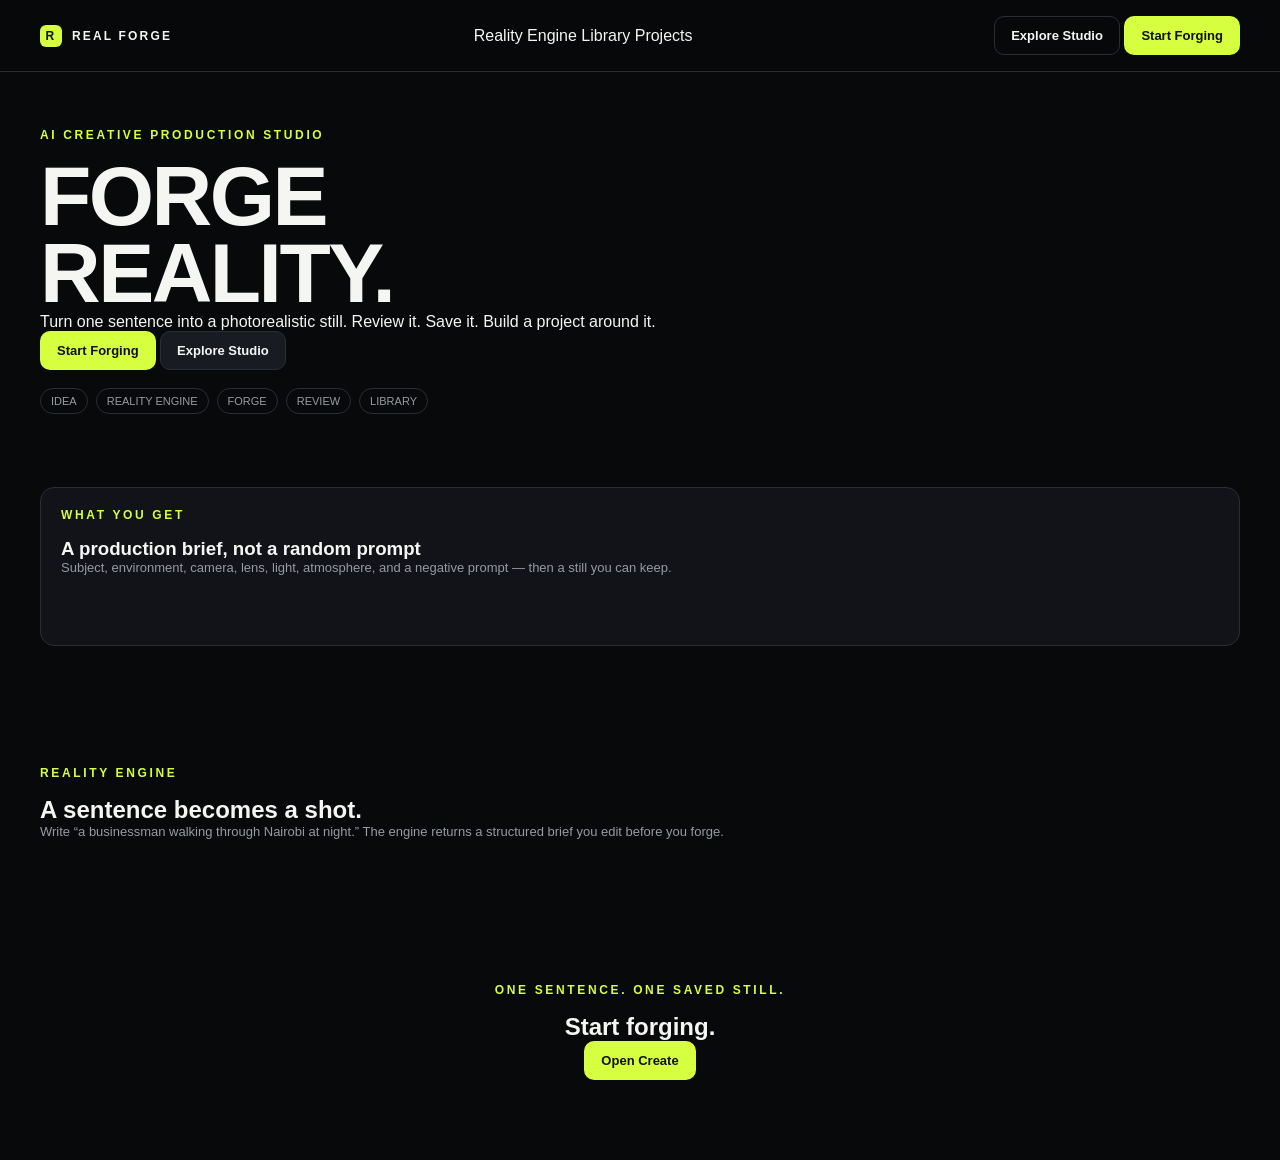
==== index.html @ 19e487e9 "Add roadmap, Pages config, and richer landing without image dependency" ====
<!DOCTYPE html>
<html lang="en">
<head>
  <meta charset="UTF-8" />
  <meta name="viewport" content="width=device-width, initial-scale=1" />
  <title>REAL FORGE — FORGE REALITY.</title>
  <link rel="stylesheet" href="css/styles.css" />
</head>
<body>
  <header class="landing-nav">
    <a class="logo" href="index.html"><span class="logo-mark">R</span> REAL FORGE</a>
    <nav class="lnav">
      <a href="#engine">Reality Engine</a>
      <a href="app.html#/library">Library</a>
      <a href="app.html#/projects">Projects</a>
    </nav>
    <div>
      <a class="btn btn-ghost" href="app.html#/studio">Explore Studio</a>
      <a class="btn btn-accent" href="app.html#/create">Start Forging</a>
    </div>
  </header>
  <section class="hero">
    <div>
      <div class="kicker">AI Creative Production Studio</div>
      <h1>FORGE<br>REALITY.</h1>
      <p>Turn one sentence into a photorealistic still. Review it. Save it. Build a project around it.</p>
      <div class="hero-actions">
        <a class="btn btn-accent" href="app.html#/create">Start Forging</a>
        <a class="btn" href="app.html#/studio">Explore Studio</a>
      </div>
      <div class="flow"><span>Idea</span><span>Reality Engine</span><span>Forge</span><span>Review</span><span>Library</span></div>
    </div>
    <div class="card">
      <div class="kicker">What you get</div>
      <h3>A production brief, not a random prompt</h3>
      <p class="muted">Subject, environment, camera, lens, light, atmosphere, and a negative prompt — then a still you can keep.</p>
    </div>
  </section>
  <section class="section" id="engine">
    <div class="kicker">Reality Engine</div>
    <h2>A sentence becomes a shot.</h2>
    <p class="muted">Write “a businessman walking through Nairobi at night.” The engine returns a structured brief you edit before you forge.</p>
  </section>
  <section class="final">
    <div class="kicker">One sentence. One saved still.</div>
    <h2>Start forging.</h2>
    <a class="btn btn-accent" href="app.html#/create">Open Create</a>
  </section>
</body>
</html>
---- css/styles.css ----
:root {
  --bg: #08090b;
  --surface: #111318;
  --elev: #181b22;
  --text: #f5f5f2;
  --muted: #969aa3;
  --border: #292d35;
  --accent: #d6ff3f;
  --accent-2: #8b5cf6;
  --ok: #4ade80;
  --warn: #facc15;
  --err: #f87171;
  --shadow: 0 24px 60px rgba(0,0,0,.45);
  --r: 14px;
  --sans: "Segoe UI", "Avenir Next", Inter, Helvetica, Arial, sans-serif;
}
* { box-sizing: border-box; margin: 0; padding: 0; }
html, body { background: var(--bg); color: var(--text); min-height: 100%; }
body { font-family: var(--sans); }
button, input, select, textarea { font-family: inherit; }
a { color: inherit; text-decoration: none; }
img { max-width: 100%; display: block; }
button { cursor: pointer; }
.btn { display: inline-flex; align-items: center; justify-content: center; gap: 8px; border: 1px solid var(--border); background: var(--elev); color: var(--text); padding: 11px 16px; border-radius: 10px; font-size: 13px; font-weight: 600; }
.btn-accent { background: var(--accent); color: #111; border-color: transparent; }
.btn-ghost { background: transparent; }
.btn-sm { padding: 8px 12px; font-size: 12px; }
.landing-nav { position: sticky; top: 0; z-index: 40; display: flex; align-items: center; justify-content: space-between; padding: 16px 40px; background: rgba(8,9,11,.86); border-bottom: 1px solid var(--border); }
.logo { display: flex; align-items: center; gap: 10px; font-weight: 700; letter-spacing: .18em; font-size: 12px; }
.logo-mark { width: 22px; height: 22px; border-radius: 6px; background: var(--accent); color: #111; display: grid; place-items: center; font-weight: 800; }
.hero { min-height: 70vh; display: grid; gap: 24px; padding: 56px 40px; }
.kicker { color: var(--accent); font-size: 12px; letter-spacing: .22em; font-weight: 700; text-transform: uppercase; margin-bottom: 16px; }
.hero h1 { font-size: clamp(48px, 7vw, 84px); line-height: .92; letter-spacing: -.03em; }
.section { padding: 64px 40px; }
.card { background: var(--surface); border: 1px solid var(--border); border-radius: 14px; padding: 20px; }
.flow { display: flex; gap: 8px; flex-wrap: wrap; margin-top: 18px; }
.flow span { border: 1px solid var(--border); border-radius: 999px; padding: 6px 10px; font-size: 11px; color: var(--muted); text-transform: uppercase; }
.final { text-align: center; padding: 80px 24px; }
.app { min-height: 100vh; display: grid; grid-template-columns: 228px 1fr; }
.side { background: var(--surface); border-right: 1px solid var(--border); padding: 18px 12px; display: flex; flex-direction: column; }
.side nav a { color: var(--muted); padding: 10px 12px; border-radius: 10px; font-size: 14px; font-weight: 600; display: block; }
.side nav a.active { color: #111; background: var(--accent); }
.main { min-width: 0; display: flex; flex-direction: column; }
.top { display: flex; justify-content: space-between; padding: 12px 18px; border-bottom: 1px solid var(--border); }
.toggle button.on { background: var(--accent); color: #111; }
.create { display: grid; grid-template-columns: 1fr 360px; flex: 1; }
.canvas { background: #0b0c0f; }
.controls { border-left: 1px solid var(--border); padding: 16px; background: var(--surface); }
input, select, textarea { width: 100%; background: #0e1014; border: 1px solid var(--border); color: var(--text); border-radius: 10px; padding: 10px; }
.gallery { display: grid; grid-template-columns: repeat(auto-fill, minmax(220px,1fr)); gap: 12px; padding: 20px; }
.muted { color: var(--muted); font-size: 13px; }
.page { padding: 28px 32px; }
.overlay { position: fixed; inset: 0; background: rgba(0,0,0,.62); z-index: 70; display: grid; place-items: center; padding: 20px; }
.modal { width: min(640px,100%); background: var(--surface); border: 1px solid var(--border); border-radius: 16px; padding: 22px; }
.toast-wrap { position: fixed; right: 16px; bottom: 80px; z-index: 80; }
.toast { background: var(--elev); border: 1px solid var(--border); padding: 12px 14px; border-radius: 10px; }
@media (max-width: 768px) {
  .app, .create { grid-template-columns: 1fr; }
  .side { display: none; }
}
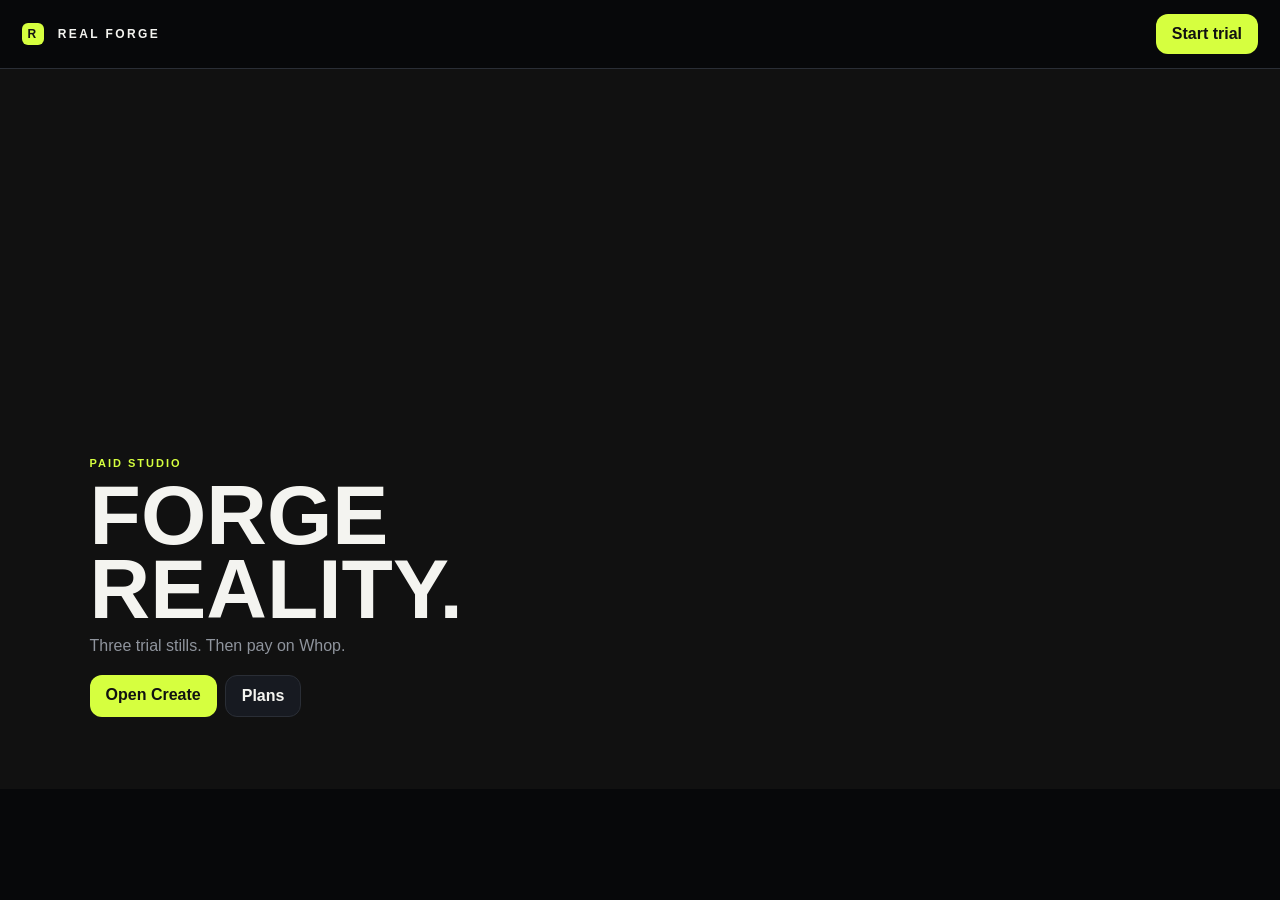
==== commit c28cad6e: "Working paid studio with Whop checkout links" ====
--- a/index.html
+++ b/index.html
@@ -1,50 +1 @@
-<!DOCTYPE html>
-<html lang="en">
-<head>
-  <meta charset="UTF-8" />
-  <meta name="viewport" content="width=device-width, initial-scale=1" />
-  <title>REAL FORGE — FORGE REALITY.</title>
-  <link rel="stylesheet" href="css/styles.css" />
-</head>
-<body>
-  <header class="landing-nav">
-    <a class="logo" href="index.html"><span class="logo-mark">R</span> REAL FORGE</a>
-    <nav class="lnav">
-      <a href="#engine">Reality Engine</a>
-      <a href="app.html#/library">Library</a>
-      <a href="app.html#/projects">Projects</a>
-    </nav>
-    <div>
-      <a class="btn btn-ghost" href="app.html#/studio">Explore Studio</a>
-      <a class="btn btn-accent" href="app.html#/create">Start Forging</a>
-    </div>
-  </header>
-  <section class="hero">
-    <div>
-      <div class="kicker">AI Creative Production Studio</div>
-      <h1>FORGE<br>REALITY.</h1>
-      <p>Turn one sentence into a photorealistic still. Review it. Save it. Build a project around it.</p>
-      <div class="hero-actions">
-        <a class="btn btn-accent" href="app.html#/create">Start Forging</a>
-        <a class="btn" href="app.html#/studio">Explore Studio</a>
-      </div>
-      <div class="flow"><span>Idea</span><span>Reality Engine</span><span>Forge</span><span>Review</span><span>Library</span></div>
-    </div>
-    <div class="card">
-      <div class="kicker">What you get</div>
-      <h3>A production brief, not a random prompt</h3>
-      <p class="muted">Subject, environment, camera, lens, light, atmosphere, and a negative prompt — then a still you can keep.</p>
-    </div>
-  </section>
-  <section class="section" id="engine">
-    <div class="kicker">Reality Engine</div>
-    <h2>A sentence becomes a shot.</h2>
-    <p class="muted">Write “a businessman walking through Nairobi at night.” The engine returns a structured brief you edit before you forge.</p>
-  </section>
-  <section class="final">
-    <div class="kicker">One sentence. One saved still.</div>
-    <h2>Start forging.</h2>
-    <a class="btn btn-accent" href="app.html#/create">Open Create</a>
-  </section>
-</body>
-</html>
+<!DOCTYPE html><html lang="en"><head><meta charset="UTF-8"/><meta name="viewport" content="width=device-width,initial-scale=1"/><title>REAL FORGE</title><link rel="stylesheet" href="css/styles.css"/></head><body><header class="nav"><a class="brand" href="index.html"><i>R</i> REAL FORGE</a><a class="btn lime" href="app.html#/create">Start trial</a></header><section class="hero"><div class="veil"><p class="k">PAID STUDIO</p><h1>FORGE<br>REALITY.</h1><p class="lead">Three trial stills. Then pay on Whop.</p><div class="cta"><a class="btn lime" href="app.html#/create">Open Create</a><a class="btn" href="app.html#/pricing">Plans</a></div></div></section></body></html>
--- a/css/styles.css
+++ b/css/styles.css
@@ -1,60 +1 @@
-:root {
-  --bg: #08090b;
-  --surface: #111318;
-  --elev: #181b22;
-  --text: #f5f5f2;
-  --muted: #969aa3;
-  --border: #292d35;
-  --accent: #d6ff3f;
-  --accent-2: #8b5cf6;
-  --ok: #4ade80;
-  --warn: #facc15;
-  --err: #f87171;
-  --shadow: 0 24px 60px rgba(0,0,0,.45);
-  --r: 14px;
-  --sans: "Segoe UI", "Avenir Next", Inter, Helvetica, Arial, sans-serif;
-}
-* { box-sizing: border-box; margin: 0; padding: 0; }
-html, body { background: var(--bg); color: var(--text); min-height: 100%; }
-body { font-family: var(--sans); }
-button, input, select, textarea { font-family: inherit; }
-a { color: inherit; text-decoration: none; }
-img { max-width: 100%; display: block; }
-button { cursor: pointer; }
-.btn { display: inline-flex; align-items: center; justify-content: center; gap: 8px; border: 1px solid var(--border); background: var(--elev); color: var(--text); padding: 11px 16px; border-radius: 10px; font-size: 13px; font-weight: 600; }
-.btn-accent { background: var(--accent); color: #111; border-color: transparent; }
-.btn-ghost { background: transparent; }
-.btn-sm { padding: 8px 12px; font-size: 12px; }
-.landing-nav { position: sticky; top: 0; z-index: 40; display: flex; align-items: center; justify-content: space-between; padding: 16px 40px; background: rgba(8,9,11,.86); border-bottom: 1px solid var(--border); }
-.logo { display: flex; align-items: center; gap: 10px; font-weight: 700; letter-spacing: .18em; font-size: 12px; }
-.logo-mark { width: 22px; height: 22px; border-radius: 6px; background: var(--accent); color: #111; display: grid; place-items: center; font-weight: 800; }
-.hero { min-height: 70vh; display: grid; gap: 24px; padding: 56px 40px; }
-.kicker { color: var(--accent); font-size: 12px; letter-spacing: .22em; font-weight: 700; text-transform: uppercase; margin-bottom: 16px; }
-.hero h1 { font-size: clamp(48px, 7vw, 84px); line-height: .92; letter-spacing: -.03em; }
-.section { padding: 64px 40px; }
-.card { background: var(--surface); border: 1px solid var(--border); border-radius: 14px; padding: 20px; }
-.flow { display: flex; gap: 8px; flex-wrap: wrap; margin-top: 18px; }
-.flow span { border: 1px solid var(--border); border-radius: 999px; padding: 6px 10px; font-size: 11px; color: var(--muted); text-transform: uppercase; }
-.final { text-align: center; padding: 80px 24px; }
-.app { min-height: 100vh; display: grid; grid-template-columns: 228px 1fr; }
-.side { background: var(--surface); border-right: 1px solid var(--border); padding: 18px 12px; display: flex; flex-direction: column; }
-.side nav a { color: var(--muted); padding: 10px 12px; border-radius: 10px; font-size: 14px; font-weight: 600; display: block; }
-.side nav a.active { color: #111; background: var(--accent); }
-.main { min-width: 0; display: flex; flex-direction: column; }
-.top { display: flex; justify-content: space-between; padding: 12px 18px; border-bottom: 1px solid var(--border); }
-.toggle button.on { background: var(--accent); color: #111; }
-.create { display: grid; grid-template-columns: 1fr 360px; flex: 1; }
-.canvas { background: #0b0c0f; }
-.controls { border-left: 1px solid var(--border); padding: 16px; background: var(--surface); }
-input, select, textarea { width: 100%; background: #0e1014; border: 1px solid var(--border); color: var(--text); border-radius: 10px; padding: 10px; }
-.gallery { display: grid; grid-template-columns: repeat(auto-fill, minmax(220px,1fr)); gap: 12px; padding: 20px; }
-.muted { color: var(--muted); font-size: 13px; }
-.page { padding: 28px 32px; }
-.overlay { position: fixed; inset: 0; background: rgba(0,0,0,.62); z-index: 70; display: grid; place-items: center; padding: 20px; }
-.modal { width: min(640px,100%); background: var(--surface); border: 1px solid var(--border); border-radius: 16px; padding: 22px; }
-.toast-wrap { position: fixed; right: 16px; bottom: 80px; z-index: 80; }
-.toast { background: var(--elev); border: 1px solid var(--border); padding: 12px 14px; border-radius: 10px; }
-@media (max-width: 768px) {
-  .app, .create { grid-template-columns: 1fr; }
-  .side { display: none; }
-}
+:root{--bg:#07080a;--line:#2a2e36;--ink:#f4f4f0;--dim:#8f949d;--lime:#d6ff3f}*{box-sizing:border-box;margin:0;padding:0}body{background:var(--bg);color:var(--ink);font-family:Segoe UI,Inter,sans-serif}a{color:inherit;text-decoration:none}.nav{display:flex;justify-content:space-between;align-items:center;padding:14px 22px;border-bottom:1px solid var(--line)}.brand{letter-spacing:.2em;font-size:12px;font-weight:700}.brand i{display:inline-grid;place-items:center;width:22px;height:22px;background:var(--lime);color:#111;border-radius:6px;margin-right:8px;font-style:normal}.btn{display:inline-flex;padding:11px 16px;border-radius:12px;border:1px solid var(--line);background:#171a21;color:var(--ink);font-weight:650;cursor:pointer}.btn.lime{background:var(--lime);color:#111;border:0}.btn.wide{width:100%;margin-top:8px}.hero{min-height:80vh;display:flex;align-items:flex-end;padding:8vh 7vw;background:#111}.k{color:var(--lime);letter-spacing:.18em;font-size:11px;font-weight:700}h1{font-size:clamp(48px,8vw,84px);line-height:.88;margin:10px 0}.lead{color:var(--dim)}.cta{display:flex;gap:8px;margin-top:20px;flex-wrap:wrap}.shell{min-height:100vh;display:grid;grid-template-columns:210px 1fr}.side{border-right:1px solid var(--line);padding:16px}.side a{display:block;padding:10px;color:var(--dim);border-radius:12px;font-weight:650}.side a.on{background:var(--lime);color:#111}.bar{padding:12px 16px;border-bottom:1px solid var(--line)}.work{display:grid;grid-template-columns:1fr 320px;min-height:calc(100vh - 48px)}.stage{padding:16px}.frame{min-height:280px;border:1px solid var(--line);border-radius:16px;display:grid;place-items:center;overflow:hidden;background:#050608;color:var(--dim);position:relative}.frame img{width:100%;height:100%;object-fit:cover}.mark{position:absolute;right:8px;bottom:8px;background:#000a;color:var(--lime);padding:4px 8px;font-size:11px;border-radius:8px}.panel{border-left:1px solid var(--line);padding:16px}textarea,select,input{width:100%;background:#0a0c10;border:1px solid var(--line);color:var(--ink);border-radius:12px;padding:10px;margin:8px 0}.prices{display:grid;grid-template-columns:repeat(3,1fr);gap:12px;padding:16px}.prices article{border:1px solid var(--line);border-radius:16px;padding:16px}.grid{display:grid;grid-template-columns:repeat(auto-fill,minmax(180px,1fr));gap:12px;padding:16px}.card img{width:100%;height:120px;object-fit:cover;border-radius:12px}.toast{position:fixed;right:16px;bottom:16px;background:#171a21;border:1px solid var(--line);padding:10px;border-radius:12px}.modal-bg{position:fixed;inset:0;background:#0009;display:grid;place-items:center;padding:16px}.modal{background:#101218;border:1px solid var(--line);border-radius:16px;padding:20px;width:min(620px,100%)}.block{padding:24px}@media(max-width:800px){.shell,.work,.prices{grid-template-columns:1fr}.side{display:none}}
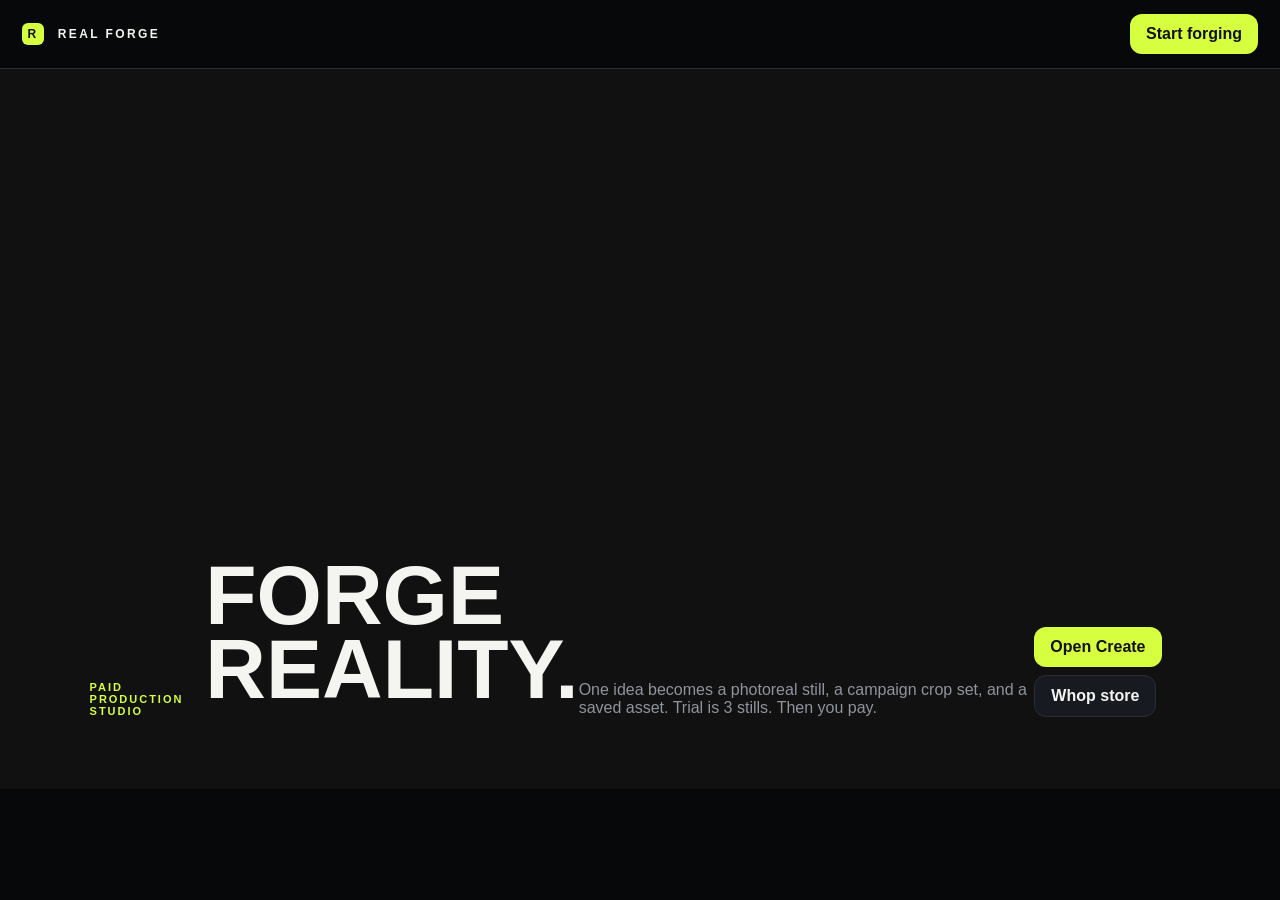
==== commit db4d4710: "Pro workspace: modes, quality review, Forge Pack, Brand Lock" ====
--- a/index.html
+++ b/index.html
@@ -1 +1 @@
-<!DOCTYPE html><html lang="en"><head><meta charset="UTF-8"/><meta name="viewport" content="width=device-width,initial-scale=1"/><title>REAL FORGE</title><link rel="stylesheet" href="css/styles.css"/></head><body><header class="nav"><a class="brand" href="index.html"><i>R</i> REAL FORGE</a><a class="btn lime" href="app.html#/create">Start trial</a></header><section class="hero"><div class="veil"><p class="k">PAID STUDIO</p><h1>FORGE<br>REALITY.</h1><p class="lead">Three trial stills. Then pay on Whop.</p><div class="cta"><a class="btn lime" href="app.html#/create">Open Create</a><a class="btn" href="app.html#/pricing">Plans</a></div></div></section></body></html>+<!DOCTYPE html><html lang="en"><head><meta charset="UTF-8"/><meta name="viewport" content="width=device-width,initial-scale=1"/><title>REAL FORGE</title><link rel="stylesheet" href="css/styles.css"/></head><body><header class="nav"><a class="brand" href="index.html"><i>R</i> REAL FORGE</a><a class="btn lime" href="app.html#/create">Start forging</a></header><section class="hero"><p class="k">PAID PRODUCTION STUDIO</p><h1>FORGE<br>REALITY.</h1><p class="lead">One idea becomes a photoreal still, a campaign crop set, and a saved asset. Trial is 3 stills. Then you pay.</p><div class="cta"><a class="btn lime" href="app.html#/create">Open Create</a><a class="btn" href="https://whop.com/real-forge" target="_blank" rel="noopener">Whop store</a></div></section></body></html>
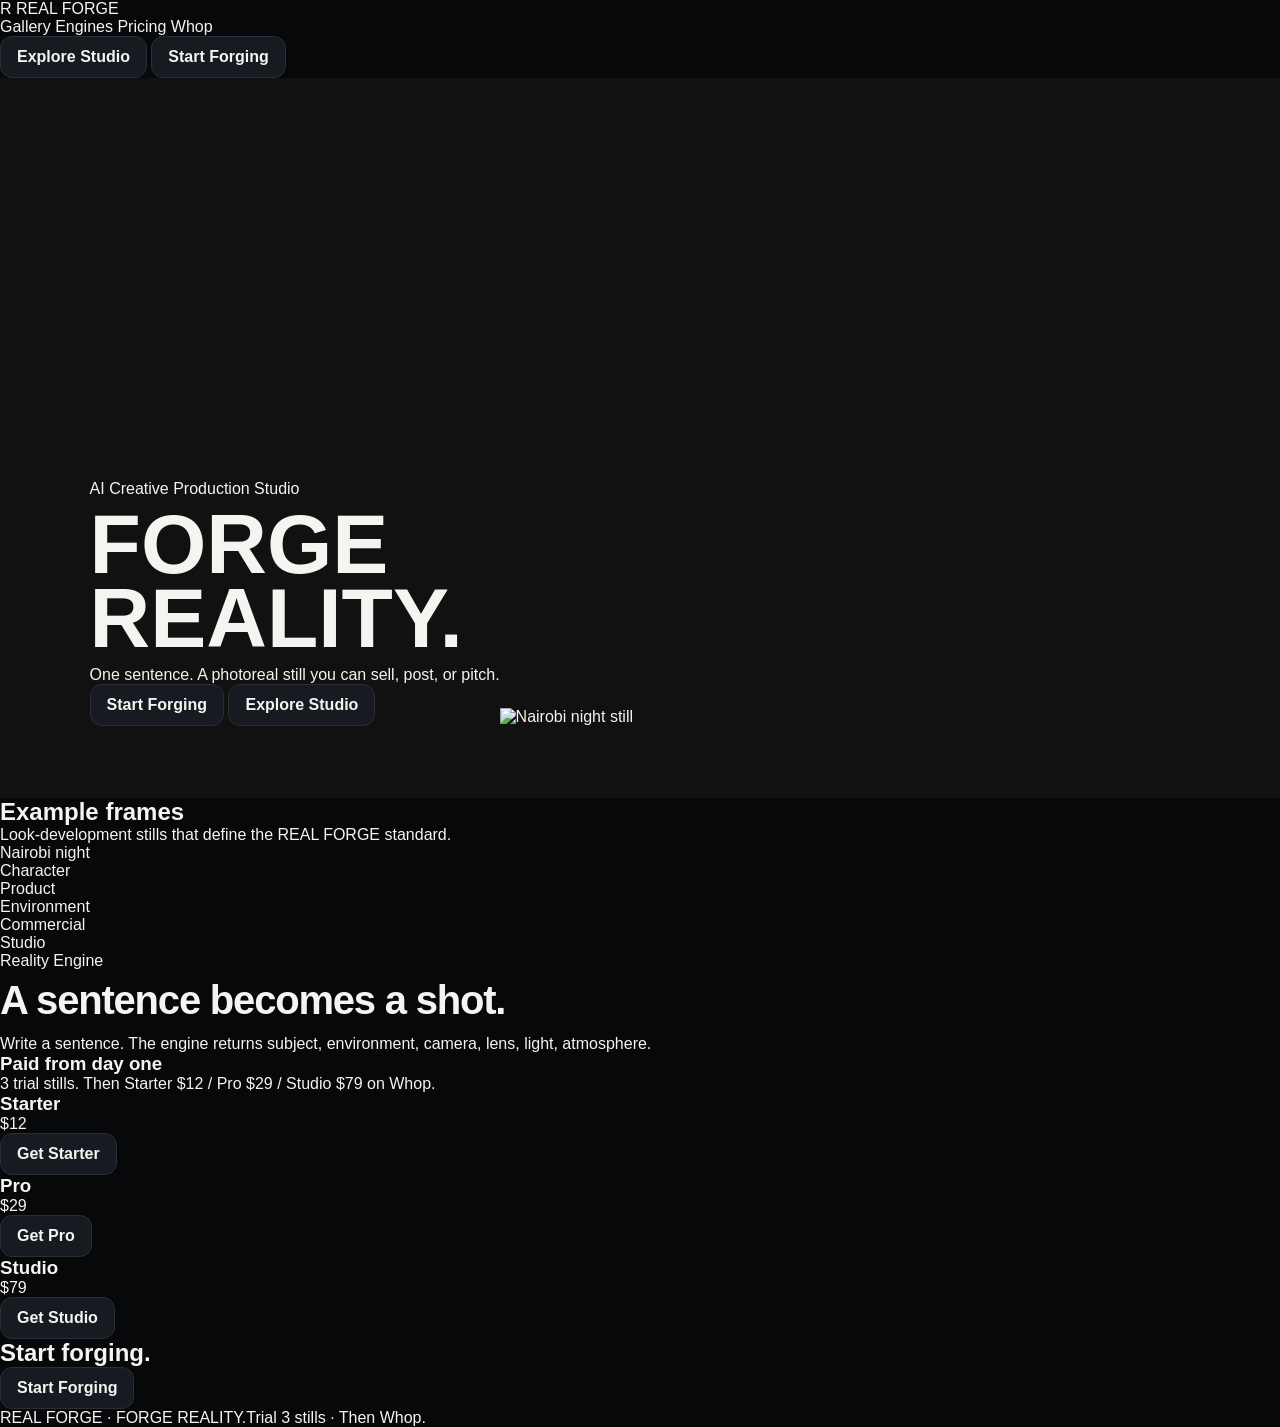
==== commit 91b9dc88: "Full landing with gallery, engines, and paid plans" ====
--- a/index.html
+++ b/index.html
@@ -1 +1,66 @@
-<!DOCTYPE html><html lang="en"><head><meta charset="UTF-8"/><meta name="viewport" content="width=device-width,initial-scale=1"/><title>REAL FORGE</title><link rel="stylesheet" href="css/styles.css"/></head><body><header class="nav"><a class="brand" href="index.html"><i>R</i> REAL FORGE</a><a class="btn lime" href="app.html#/create">Start forging</a></header><section class="hero"><p class="k">PAID PRODUCTION STUDIO</p><h1>FORGE<br>REALITY.</h1><p class="lead">One idea becomes a photoreal still, a campaign crop set, and a saved asset. Trial is 3 stills. Then you pay.</p><div class="cta"><a class="btn lime" href="app.html#/create">Open Create</a><a class="btn" href="https://whop.com/real-forge" target="_blank" rel="noopener">Whop store</a></div></section></body></html>+<!DOCTYPE html>
+<html lang="en">
+<head>
+  <meta charset="UTF-8" />
+  <meta name="viewport" content="width=device-width, initial-scale=1" />
+  <title>REAL FORGE — Forge Reality</title>
+  <link rel="stylesheet" href="css/styles.css" />
+</head>
+<body>
+  <header class="landing-nav">
+    <a class="logo" href="index.html"><span class="logo-mark">R</span> REAL FORGE</a>
+    <nav class="lnav">
+      <a href="#gallery">Gallery</a>
+      <a href="#engine">Engines</a>
+      <a href="#pricing">Pricing</a>
+      <a href="https://whop.com/real-forge" target="_blank" rel="noopener">Whop</a>
+    </nav>
+    <div>
+      <a class="btn btn-ghost" href="app.html#/studio">Explore Studio</a>
+      <a class="btn btn-accent" href="app.html#/create">Start Forging</a>
+    </div>
+  </header>
+  <section class="hero">
+    <div>
+      <div class="kicker">AI Creative Production Studio</div>
+      <h1>FORGE<br>REALITY.</h1>
+      <p>One sentence. A photoreal still you can sell, post, or pitch.</p>
+      <div class="hero-actions">
+        <a class="btn btn-accent" href="app.html#/create">Start Forging</a>
+        <a class="btn" href="app.html#/studio">Explore Studio</a>
+      </div>
+    </div>
+    <div class="hero-frame"><img src="images/hero-nairobi.jpg" alt="Nairobi night still" /></div>
+  </section>
+  <section class="section" id="gallery">
+    <div class="section-h"><h2>Example frames</h2><p>Look-development stills that define the REAL FORGE standard.</p></div>
+    <div class="grid-3">
+      <figure class="tile"><img src="images/hero-nairobi.jpg" alt="" /><span>Nairobi night</span></figure>
+      <figure class="tile"><img src="images/character-amara.jpg" alt="" /><span>Character</span></figure>
+      <figure class="tile"><img src="images/product-watch.jpg" alt="" /><span>Product</span></figure>
+      <figure class="tile"><img src="images/scene-savanna.jpg" alt="" /><span>Environment</span></figure>
+      <figure class="tile"><img src="images/product-auto.jpg" alt="" /><span>Commercial</span></figure>
+      <figure class="tile"><img src="images/studio-bay.jpg" alt="" /><span>Studio</span></figure>
+    </div>
+  </section>
+  <section class="section" id="engine">
+    <div class="grid-2">
+      <div>
+        <div class="kicker">Reality Engine</div>
+        <h2 style="font-size:40px;letter-spacing:-.03em;margin:8px 0 12px">A sentence becomes a shot.</h2>
+        <p class="muted">Write a sentence. The engine returns subject, environment, camera, lens, light, atmosphere.</p>
+      </div>
+      <div class="card"><h3>Paid from day one</h3><p>3 trial stills. Then Starter $12 / Pro $29 / Studio $79 on Whop.</p></div>
+    </div>
+  </section>
+  <section class="section" id="pricing">
+    <div class="price-grid">
+      <div class="price"><h3>Starter</h3><div class="amt">$12</div><a class="btn" href="https://whop.com/real-forge">Get Starter</a></div>
+      <div class="price feat"><h3>Pro</h3><div class="amt">$29</div><a class="btn btn-accent" href="https://whop.com/real-forge">Get Pro</a></div>
+      <div class="price"><h3>Studio</h3><div class="amt">$79</div><a class="btn" href="https://whop.com/real-forge">Get Studio</a></div>
+    </div>
+  </section>
+  <section class="final"><h2>Start forging.</h2><a class="btn btn-accent" href="app.html#/create">Start Forging</a></section>
+  <footer><span>REAL FORGE · FORGE REALITY.</span><span>Trial 3 stills · Then Whop.</span></footer>
+</body>
+</html>
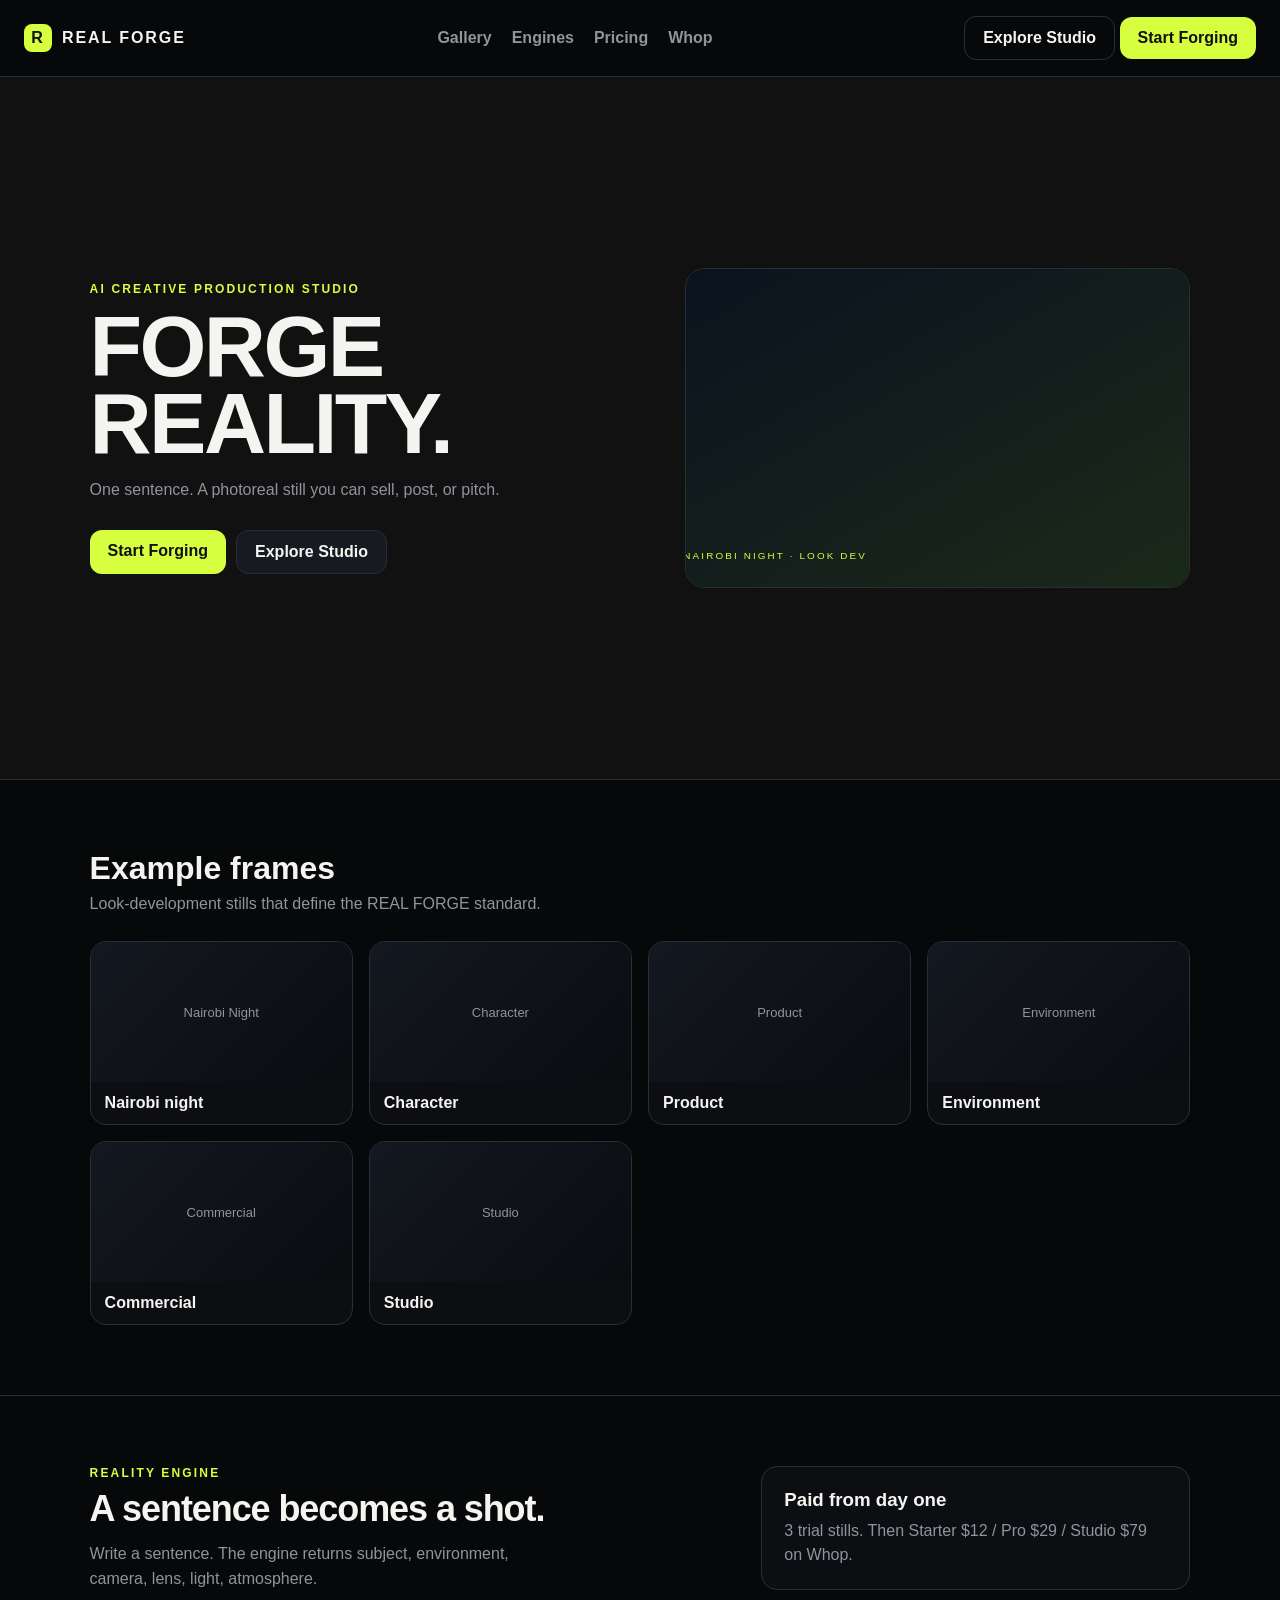
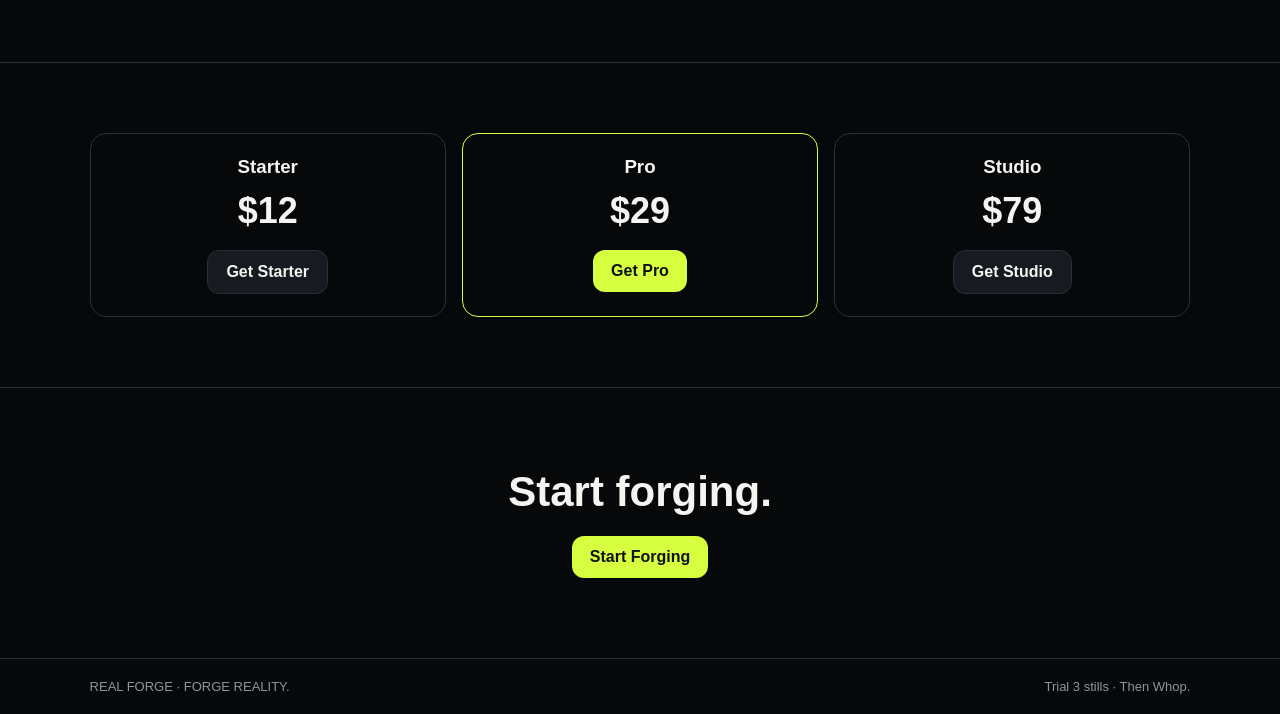
==== commit 57b64497: "Fix: clean working landing page, correct assets, remove broken image references" ====
--- a/index.html
+++ b/index.html
@@ -5,6 +5,44 @@
   <meta name="viewport" content="width=device-width, initial-scale=1" />
   <title>REAL FORGE — Forge Reality</title>
   <link rel="stylesheet" href="css/styles.css" />
+  <style>
+    .landing-nav { display:flex; justify-content:space-between; align-items:center; padding:16px 24px; border-bottom:1px solid #2a2e36; }
+    .logo { font-weight:700; letter-spacing:.12em; display:flex; align-items:center; gap:10px; }
+    .logo-mark { width:28px; height:28px; background:#d6ff3f; color:#111; display:grid; place-items:center; border-radius:8px; font-weight:800; }
+    .lnav { display:flex; gap:20px; }
+    .lnav a { color:#8f949d; font-weight:600; }
+    .hero { min-height:78vh; display:grid; grid-template-columns:1.1fr 1fr; gap:40px; align-items:center; padding:6vh 7vw; }
+    .kicker { color:#d6ff3f; letter-spacing:.18em; font-size:12px; font-weight:700; text-transform:uppercase; }
+    h1 { font-size:clamp(48px,7.5vw,86px); line-height:.9; margin:12px 0 16px; letter-spacing:-.03em; }
+    .hero p { color:#8f949d; max-width:420px; line-height:1.5; }
+    .hero-actions { display:flex; gap:10px; margin-top:28px; flex-wrap:wrap; }
+    .btn { display:inline-flex; padding:12px 18px; border-radius:12px; border:1px solid #2a2e36; background:#171a21; color:#f4f4f0; font-weight:650; }
+    .btn-accent { background:#d6ff3f; color:#111; border:0; }
+    .btn-ghost { background:transparent; }
+    .hero-frame { border:1px solid #2a2e36; border-radius:20px; overflow:hidden; background:#0a0c10; min-height:320px; display:grid; place-items:center; }
+    .hero-frame img { width:100%; height:100%; object-fit:cover; }
+    .section { padding:70px 7vw; border-top:1px solid #2a2e36; }
+    .section-h { margin-bottom:28px; }
+    .section-h h2 { font-size:32px; margin-bottom:8px; }
+    .section-h p { color:#8f949d; }
+    .grid-3 { display:grid; grid-template-columns:repeat(auto-fill,minmax(220px,1fr)); gap:16px; }
+    .tile { border:1px solid #2a2e36; border-radius:16px; overflow:hidden; background:#0c0e12; }
+    .tile .ph { height:140px; background:linear-gradient(135deg,#141820,#0a0c10); display:grid; place-items:center; color:#8f949d; font-size:13px; }
+    .tile span { display:block; padding:12px 14px; font-weight:600; }
+    .grid-2 { display:grid; grid-template-columns:1.2fr .8fr; gap:28px; align-items:start; }
+    .card { border:1px solid #2a2e36; border-radius:16px; padding:22px; background:#0c0e12; }
+    .price-grid { display:grid; grid-template-columns:repeat(3,1fr); gap:16px; }
+    .price { border:1px solid #2a2e36; border-radius:16px; padding:22px; text-align:center; }
+    .price.feat { border-color:#d6ff3f; }
+    .amt { font-size:36px; font-weight:800; margin:12px 0 18px; }
+    .final { text-align:center; padding:80px 7vw; border-top:1px solid #2a2e36; }
+    .final h2 { font-size:42px; margin-bottom:20px; }
+    footer { display:flex; justify-content:space-between; padding:20px 7vw; border-top:1px solid #2a2e36; color:#8f949d; font-size:13px; }
+    @media (max-width:900px) {
+      .hero, .grid-2, .price-grid { grid-template-columns:1fr; }
+      .lnav { display:none; }
+    }
+  </style>
 </head>
 <body>
   <header class="landing-nav">
@@ -20,6 +58,7 @@
       <a class="btn btn-accent" href="app.html#/create">Start Forging</a>
     </div>
   </header>
+
   <section class="hero">
     <div>
       <div class="kicker">AI Creative Production Studio</div>
@@ -30,29 +69,40 @@
         <a class="btn" href="app.html#/studio">Explore Studio</a>
       </div>
     </div>
-    <div class="hero-frame"><img src="images/hero-nairobi.jpg" alt="Nairobi night still" /></div>
-  </section>
-  <section class="section" id="gallery">
-    <div class="section-h"><h2>Example frames</h2><p>Look-development stills that define the REAL FORGE standard.</p></div>
-    <div class="grid-3">
-      <figure class="tile"><img src="images/hero-nairobi.jpg" alt="" /><span>Nairobi night</span></figure>
-      <figure class="tile"><img src="images/character-amara.jpg" alt="" /><span>Character</span></figure>
-      <figure class="tile"><img src="images/product-watch.jpg" alt="" /><span>Product</span></figure>
-      <figure class="tile"><img src="images/scene-savanna.jpg" alt="" /><span>Environment</span></figure>
-      <figure class="tile"><img src="images/product-auto.jpg" alt="" /><span>Commercial</span></figure>
-      <figure class="tile"><img src="images/studio-bay.jpg" alt="" /><span>Studio</span></figure>
+    <div class="hero-frame">
+      <img src="images/hero-nairobi.svg" alt="REAL FORGE plate" />
     </div>
   </section>
+
+  <section class="section" id="gallery">
+    <div class="section-h">
+      <h2>Example frames</h2>
+      <p>Look-development stills that define the REAL FORGE standard.</p>
+    </div>
+    <div class="grid-3">
+      <figure class="tile"><div class="ph">Nairobi Night</div><span>Nairobi night</span></figure>
+      <figure class="tile"><div class="ph">Character</div><span>Character</span></figure>
+      <figure class="tile"><div class="ph">Product</div><span>Product</span></figure>
+      <figure class="tile"><div class="ph">Environment</div><span>Environment</span></figure>
+      <figure class="tile"><div class="ph">Commercial</div><span>Commercial</span></figure>
+      <figure class="tile"><div class="ph">Studio</div><span>Studio</span></figure>
+    </div>
+  </section>
+
   <section class="section" id="engine">
     <div class="grid-2">
       <div>
         <div class="kicker">Reality Engine</div>
-        <h2 style="font-size:40px;letter-spacing:-.03em;margin:8px 0 12px">A sentence becomes a shot.</h2>
-        <p class="muted">Write a sentence. The engine returns subject, environment, camera, lens, light, atmosphere.</p>
+        <h2 style="font-size:36px;letter-spacing:-.03em;margin:8px 0 12px">A sentence becomes a shot.</h2>
+        <p style="color:#8f949d;max-width:480px;line-height:1.55">Write a sentence. The engine returns subject, environment, camera, lens, light, atmosphere.</p>
       </div>
-      <div class="card"><h3>Paid from day one</h3><p>3 trial stills. Then Starter $12 / Pro $29 / Studio $79 on Whop.</p></div>
+      <div class="card">
+        <h3>Paid from day one</h3>
+        <p style="color:#8f949d;margin-top:8px;line-height:1.5">3 trial stills. Then Starter $12 / Pro $29 / Studio $79 on Whop.</p>
+      </div>
     </div>
   </section>
+
   <section class="section" id="pricing">
     <div class="price-grid">
       <div class="price"><h3>Starter</h3><div class="amt">$12</div><a class="btn" href="https://whop.com/real-forge">Get Starter</a></div>
@@ -60,7 +110,15 @@
       <div class="price"><h3>Studio</h3><div class="amt">$79</div><a class="btn" href="https://whop.com/real-forge">Get Studio</a></div>
     </div>
   </section>
-  <section class="final"><h2>Start forging.</h2><a class="btn btn-accent" href="app.html#/create">Start Forging</a></section>
-  <footer><span>REAL FORGE · FORGE REALITY.</span><span>Trial 3 stills · Then Whop.</span></footer>
+
+  <section class="final">
+    <h2>Start forging.</h2>
+    <a class="btn btn-accent" href="app.html#/create">Start Forging</a>
+  </section>
+
+  <footer>
+    <span>REAL FORGE · FORGE REALITY.</span>
+    <span>Trial 3 stills · Then Whop.</span>
+  </footer>
 </body>
 </html>
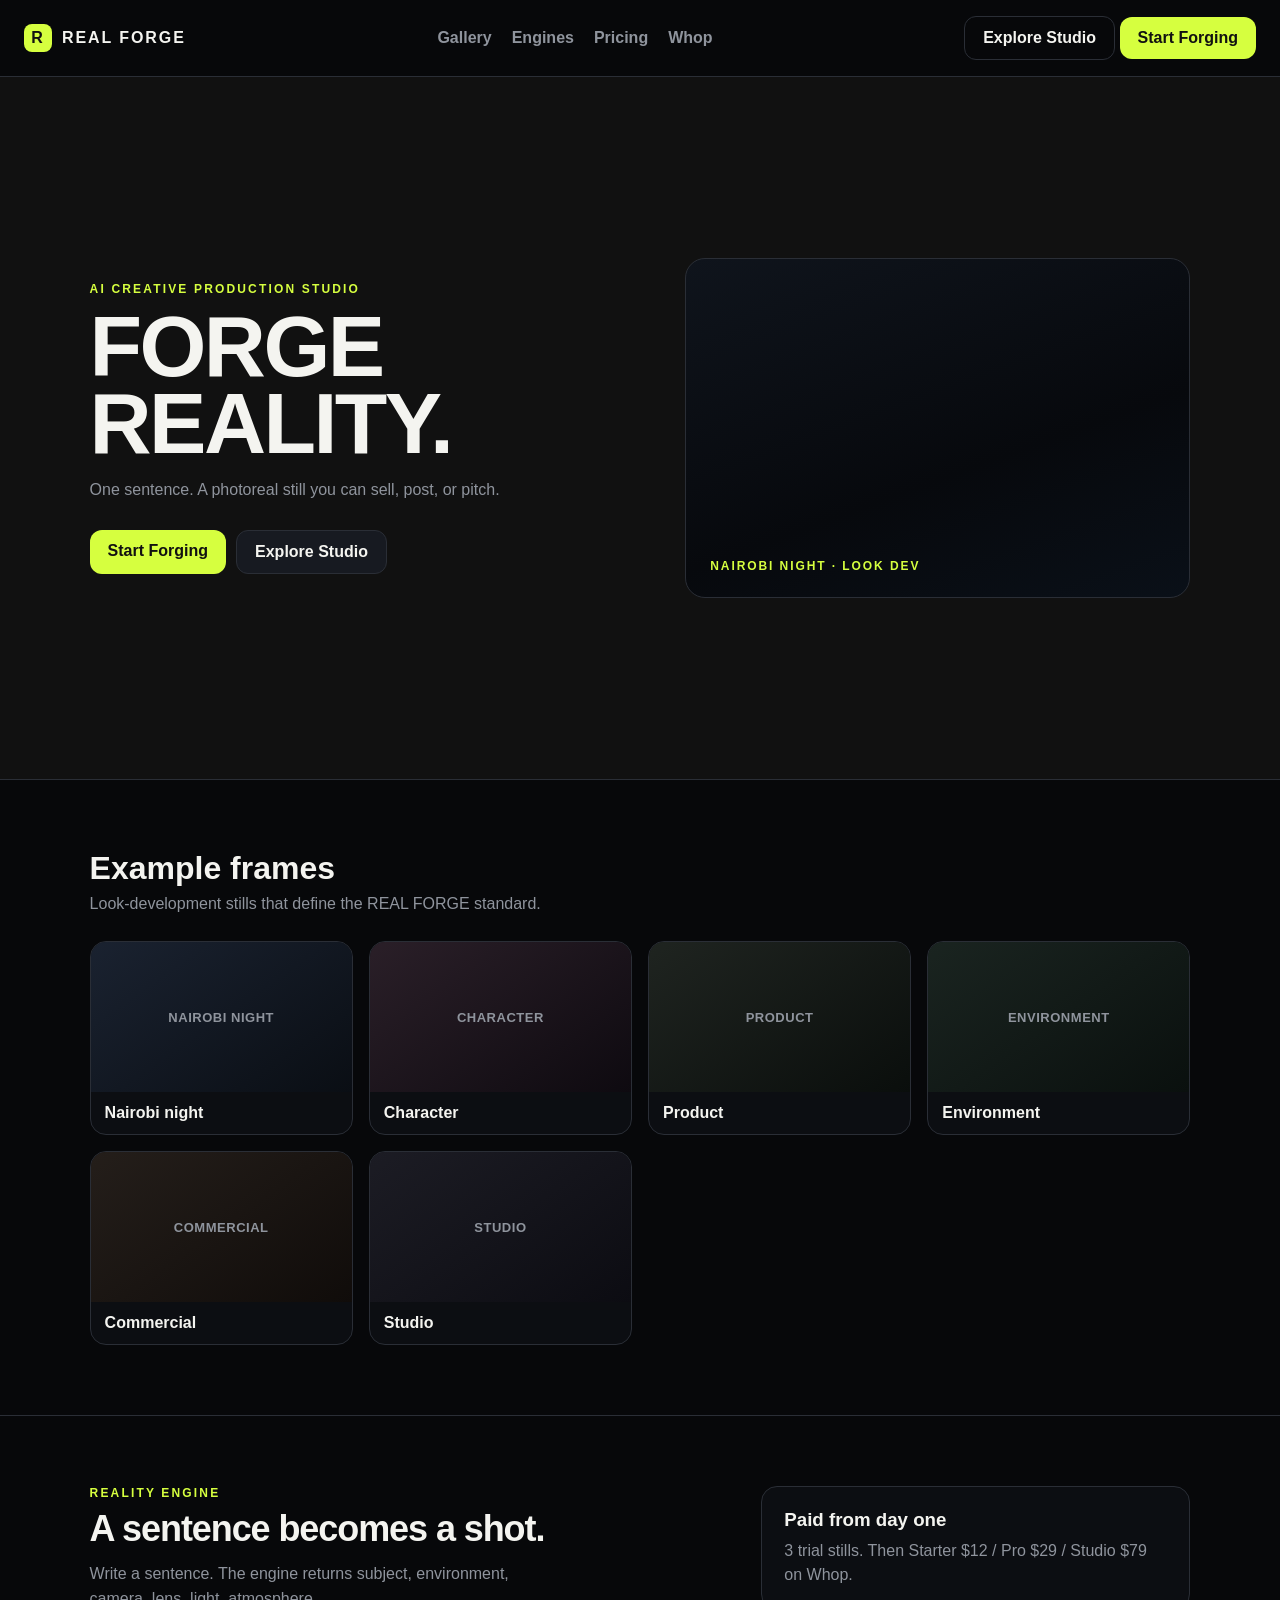
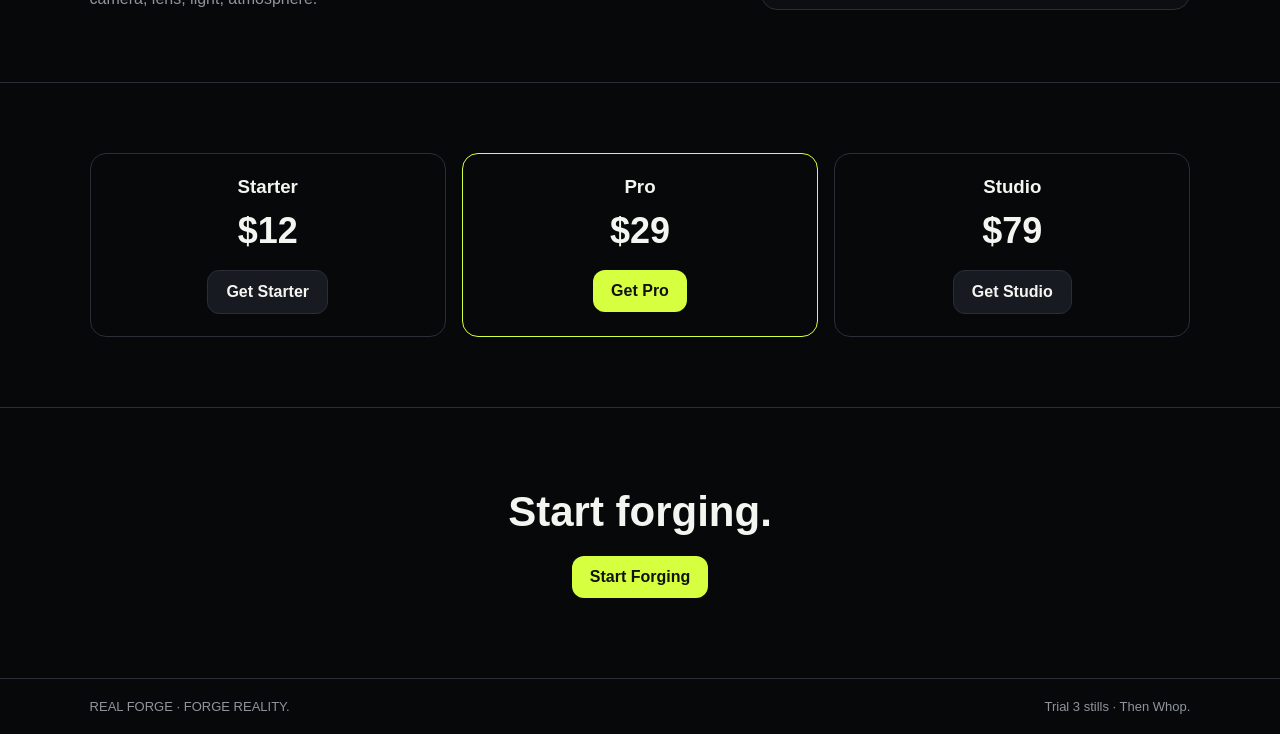
==== commit 2e7b9a9a: "Continue fixes: smarter vercel.json, better landing gallery, clean STATUS, remove rewrite conflict w" ====
--- a/index.html
+++ b/index.html
@@ -6,47 +6,50 @@
   <title>REAL FORGE — Forge Reality</title>
   <link rel="stylesheet" href="css/styles.css" />
   <style>
-    .landing-nav { display:flex; justify-content:space-between; align-items:center; padding:16px 24px; border-bottom:1px solid #2a2e36; }
-    .logo { font-weight:700; letter-spacing:.12em; display:flex; align-items:center; gap:10px; }
-    .logo-mark { width:28px; height:28px; background:#d6ff3f; color:#111; display:grid; place-items:center; border-radius:8px; font-weight:800; }
-    .lnav { display:flex; gap:20px; }
-    .lnav a { color:#8f949d; font-weight:600; }
-    .hero { min-height:78vh; display:grid; grid-template-columns:1.1fr 1fr; gap:40px; align-items:center; padding:6vh 7vw; }
-    .kicker { color:#d6ff3f; letter-spacing:.18em; font-size:12px; font-weight:700; text-transform:uppercase; }
-    h1 { font-size:clamp(48px,7.5vw,86px); line-height:.9; margin:12px 0 16px; letter-spacing:-.03em; }
-    .hero p { color:#8f949d; max-width:420px; line-height:1.5; }
-    .hero-actions { display:flex; gap:10px; margin-top:28px; flex-wrap:wrap; }
-    .btn { display:inline-flex; padding:12px 18px; border-radius:12px; border:1px solid #2a2e36; background:#171a21; color:#f4f4f0; font-weight:650; }
-    .btn-accent { background:#d6ff3f; color:#111; border:0; }
-    .btn-ghost { background:transparent; }
-    .hero-frame { border:1px solid #2a2e36; border-radius:20px; overflow:hidden; background:#0a0c10; min-height:320px; display:grid; place-items:center; }
-    .hero-frame img { width:100%; height:100%; object-fit:cover; }
-    .section { padding:70px 7vw; border-top:1px solid #2a2e36; }
-    .section-h { margin-bottom:28px; }
-    .section-h h2 { font-size:32px; margin-bottom:8px; }
-    .section-h p { color:#8f949d; }
-    .grid-3 { display:grid; grid-template-columns:repeat(auto-fill,minmax(220px,1fr)); gap:16px; }
-    .tile { border:1px solid #2a2e36; border-radius:16px; overflow:hidden; background:#0c0e12; }
-    .tile .ph { height:140px; background:linear-gradient(135deg,#141820,#0a0c10); display:grid; place-items:center; color:#8f949d; font-size:13px; }
-    .tile span { display:block; padding:12px 14px; font-weight:600; }
-    .grid-2 { display:grid; grid-template-columns:1.2fr .8fr; gap:28px; align-items:start; }
-    .card { border:1px solid #2a2e36; border-radius:16px; padding:22px; background:#0c0e12; }
-    .price-grid { display:grid; grid-template-columns:repeat(3,1fr); gap:16px; }
-    .price { border:1px solid #2a2e36; border-radius:16px; padding:22px; text-align:center; }
-    .price.feat { border-color:#d6ff3f; }
-    .amt { font-size:36px; font-weight:800; margin:12px 0 18px; }
-    .final { text-align:center; padding:80px 7vw; border-top:1px solid #2a2e36; }
-    .final h2 { font-size:42px; margin-bottom:20px; }
-    footer { display:flex; justify-content:space-between; padding:20px 7vw; border-top:1px solid #2a2e36; color:#8f949d; font-size:13px; }
-    @media (max-width:900px) {
-      .hero, .grid-2, .price-grid { grid-template-columns:1fr; }
-      .lnav { display:none; }
-    }
+    .landing-nav{display:flex;justify-content:space-between;align-items:center;padding:16px 24px;border-bottom:1px solid #2a2e36}
+    .logo{font-weight:700;letter-spacing:.12em;display:flex;align-items:center;gap:10px}
+    .logo-mark{width:28px;height:28px;background:#d6ff3f;color:#111;display:grid;place-items:center;border-radius:8px;font-weight:800}
+    .lnav{display:flex;gap:20px}
+    .lnav a{color:#8f949d;font-weight:600}
+    .hero{min-height:78vh;display:grid;grid-template-columns:1.1fr 1fr;gap:40px;align-items:center;padding:6vh 7vw}
+    .kicker{color:#d6ff3f;letter-spacing:.18em;font-size:12px;font-weight:700;text-transform:uppercase}
+    h1{font-size:clamp(48px,7.5vw,86px);line-height:.9;margin:12px 0 16px;letter-spacing:-.03em}
+    .hero p{color:#8f949d;max-width:420px;line-height:1.5}
+    .hero-actions{display:flex;gap:10px;margin-top:28px;flex-wrap:wrap}
+    .btn{display:inline-flex;padding:12px 18px;border-radius:12px;border:1px solid #2a2e36;background:#171a21;color:#f4f4f0;font-weight:650;cursor:pointer}
+    .btn-accent{background:#d6ff3f;color:#111;border:0}
+    .btn-ghost{background:transparent}
+    .hero-frame{border:1px solid #2a2e36;border-radius:20px;overflow:hidden;background:linear-gradient(160deg,#0f141c 0%,#07090d 60%,#0a1018 100%);min-height:340px;display:grid;place-items:end start;padding:24px;position:relative}
+    .hero-frame span{color:#d6ff3f;font-size:12px;letter-spacing:.16em;font-weight:700}
+    .section{padding:70px 7vw;border-top:1px solid #2a2e36}
+    .section-h{margin-bottom:28px}
+    .section-h h2{font-size:32px;margin-bottom:8px}
+    .section-h p{color:#8f949d}
+    .grid-3{display:grid;grid-template-columns:repeat(auto-fill,minmax(220px,1fr));gap:16px}
+    .tile{border:1px solid #2a2e36;border-radius:16px;overflow:hidden;background:#0c0e12}
+    .tile .ph{height:150px;display:grid;place-items:center;font-size:13px;font-weight:600;letter-spacing:.04em;color:#8f949d}
+    .tile .ph.nairobi{background:linear-gradient(145deg,#1a2230,#0a0e14)}
+    .tile .ph.character{background:linear-gradient(145deg,#2a1f28,#0e0a10)}
+    .tile .ph.product{background:linear-gradient(145deg,#1f2420,#0a0e0c)}
+    .tile .ph.env{background:linear-gradient(145deg,#1a2420,#0a100e)}
+    .tile .ph.commercial{background:linear-gradient(145deg,#241e1a,#100c0a)}
+    .tile .ph.studio{background:linear-gradient(145deg,#1c1c24,#0c0c12)}
+    .tile span{display:block;padding:12px 14px;font-weight:600}
+    .grid-2{display:grid;grid-template-columns:1.2fr .8fr;gap:28px;align-items:start}
+    .card{border:1px solid #2a2e36;border-radius:16px;padding:22px;background:#0c0e12}
+    .price-grid{display:grid;grid-template-columns:repeat(3,1fr);gap:16px}
+    .price{border:1px solid #2a2e36;border-radius:16px;padding:22px;text-align:center}
+    .price.feat{border-color:#d6ff3f}
+    .amt{font-size:36px;font-weight:800;margin:12px 0 18px}
+    .final{text-align:center;padding:80px 7vw;border-top:1px solid #2a2e36}
+    .final h2{font-size:42px;margin-bottom:20px}
+    footer{display:flex;justify-content:space-between;padding:20px 7vw;border-top:1px solid #2a2e36;color:#8f949d;font-size:13px}
+    @media (max-width:900px){.hero,.grid-2,.price-grid{grid-template-columns:1fr}.lnav{display:none}}
   </style>
 </head>
 <body>
   <header class="landing-nav">
-    <a class="logo" href="index.html"><span class="logo-mark">R</span> REAL FORGE</a>
+    <a class="logo" href="/"><span class="logo-mark">R</span> REAL FORGE</a>
     <nav class="lnav">
       <a href="#gallery">Gallery</a>
       <a href="#engine">Engines</a>
@@ -54,8 +57,8 @@
       <a href="https://whop.com/real-forge" target="_blank" rel="noopener">Whop</a>
     </nav>
     <div>
-      <a class="btn btn-ghost" href="app.html#/studio">Explore Studio</a>
-      <a class="btn btn-accent" href="app.html#/create">Start Forging</a>
+      <a class="btn btn-ghost" href="/app.html#/create">Explore Studio</a>
+      <a class="btn btn-accent" href="/app.html#/create">Start Forging</a>
     </div>
   </header>
 
@@ -65,12 +68,12 @@
       <h1>FORGE<br>REALITY.</h1>
       <p>One sentence. A photoreal still you can sell, post, or pitch.</p>
       <div class="hero-actions">
-        <a class="btn btn-accent" href="app.html#/create">Start Forging</a>
-        <a class="btn" href="app.html#/studio">Explore Studio</a>
+        <a class="btn btn-accent" href="/app.html#/create">Start Forging</a>
+        <a class="btn" href="/app.html#/create">Explore Studio</a>
       </div>
     </div>
     <div class="hero-frame">
-      <img src="images/hero-nairobi.svg" alt="REAL FORGE plate" />
+      <span>NAIROBI NIGHT · LOOK DEV</span>
     </div>
   </section>
 
@@ -80,12 +83,12 @@
       <p>Look-development stills that define the REAL FORGE standard.</p>
     </div>
     <div class="grid-3">
-      <figure class="tile"><div class="ph">Nairobi Night</div><span>Nairobi night</span></figure>
-      <figure class="tile"><div class="ph">Character</div><span>Character</span></figure>
-      <figure class="tile"><div class="ph">Product</div><span>Product</span></figure>
-      <figure class="tile"><div class="ph">Environment</div><span>Environment</span></figure>
-      <figure class="tile"><div class="ph">Commercial</div><span>Commercial</span></figure>
-      <figure class="tile"><div class="ph">Studio</div><span>Studio</span></figure>
+      <figure class="tile"><div class="ph nairobi">NAIROBI NIGHT</div><span>Nairobi night</span></figure>
+      <figure class="tile"><div class="ph character">CHARACTER</div><span>Character</span></figure>
+      <figure class="tile"><div class="ph product">PRODUCT</div><span>Product</span></figure>
+      <figure class="tile"><div class="ph env">ENVIRONMENT</div><span>Environment</span></figure>
+      <figure class="tile"><div class="ph commercial">COMMERCIAL</div><span>Commercial</span></figure>
+      <figure class="tile"><div class="ph studio">STUDIO</div><span>Studio</span></figure>
     </div>
   </section>
 
@@ -113,7 +116,7 @@
 
   <section class="final">
     <h2>Start forging.</h2>
-    <a class="btn btn-accent" href="app.html#/create">Start Forging</a>
+    <a class="btn btn-accent" href="/app.html#/create">Start Forging</a>
   </section>
 
   <footer>
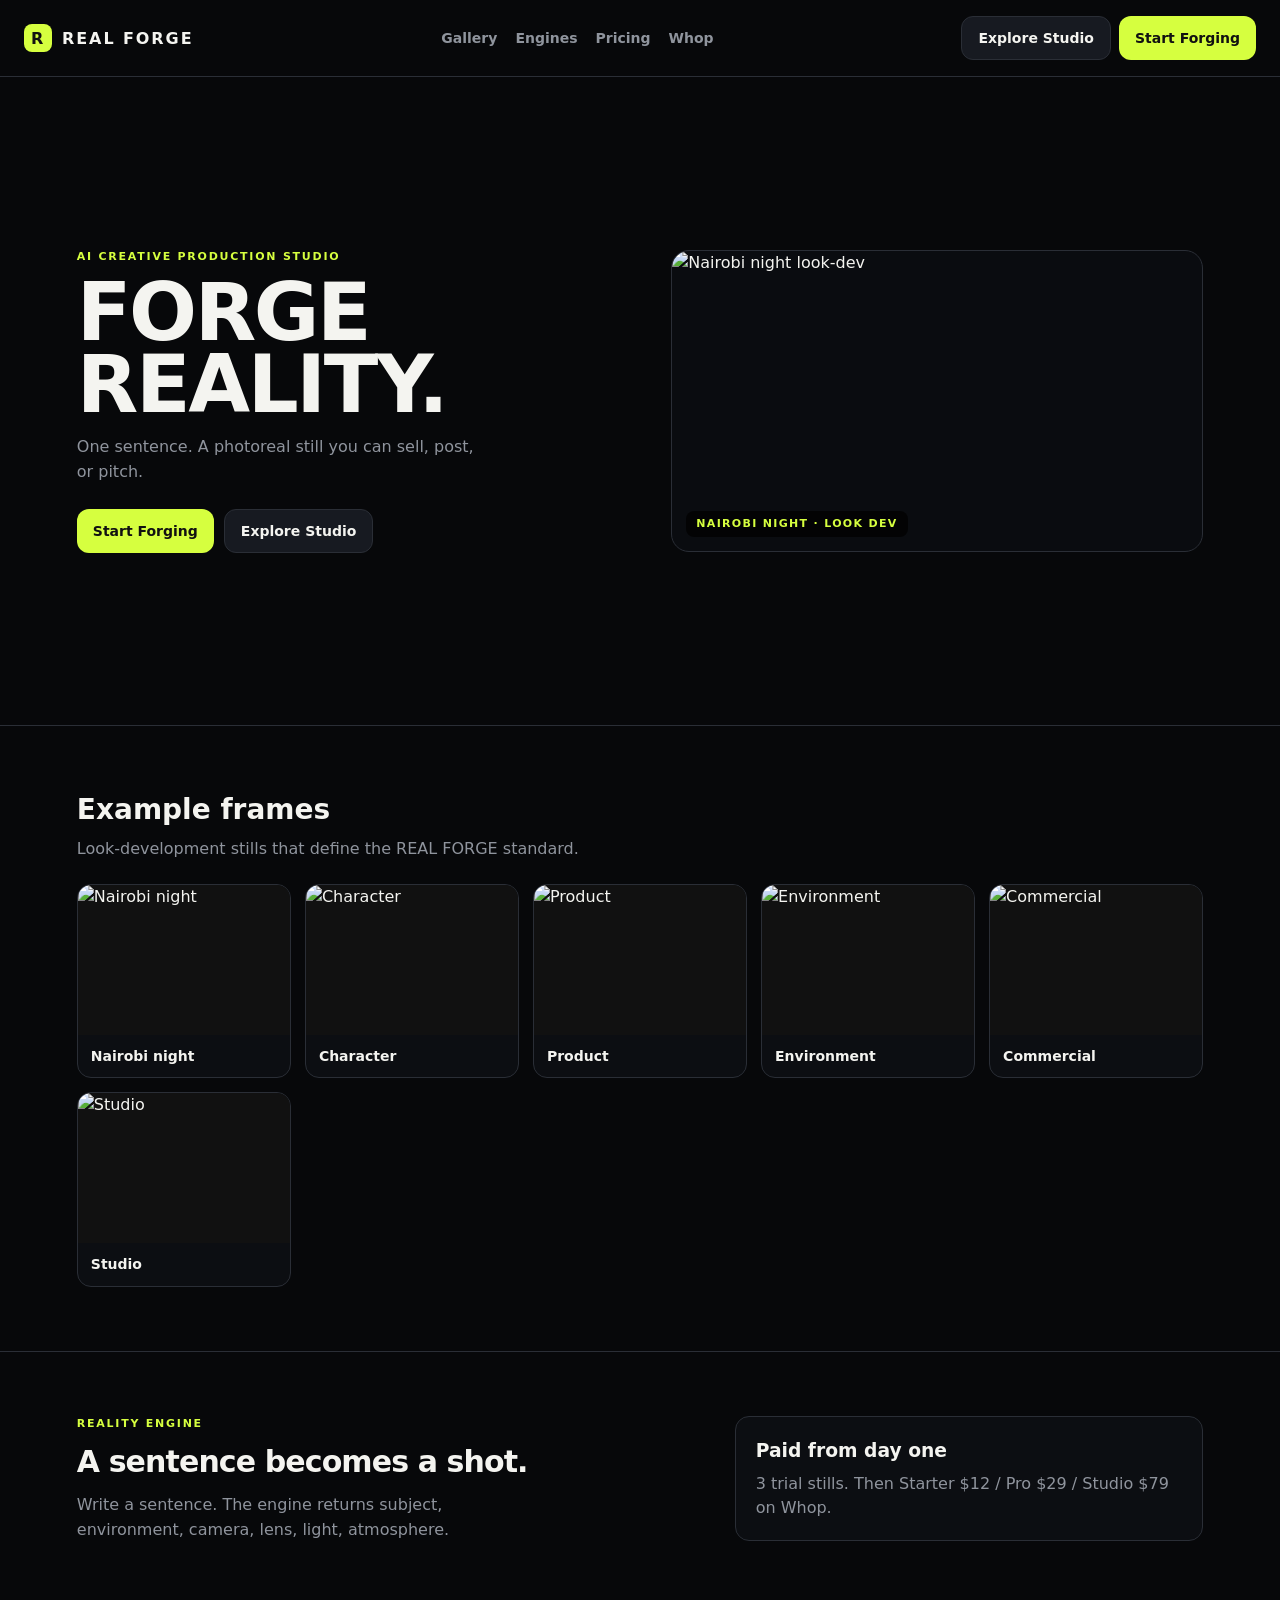
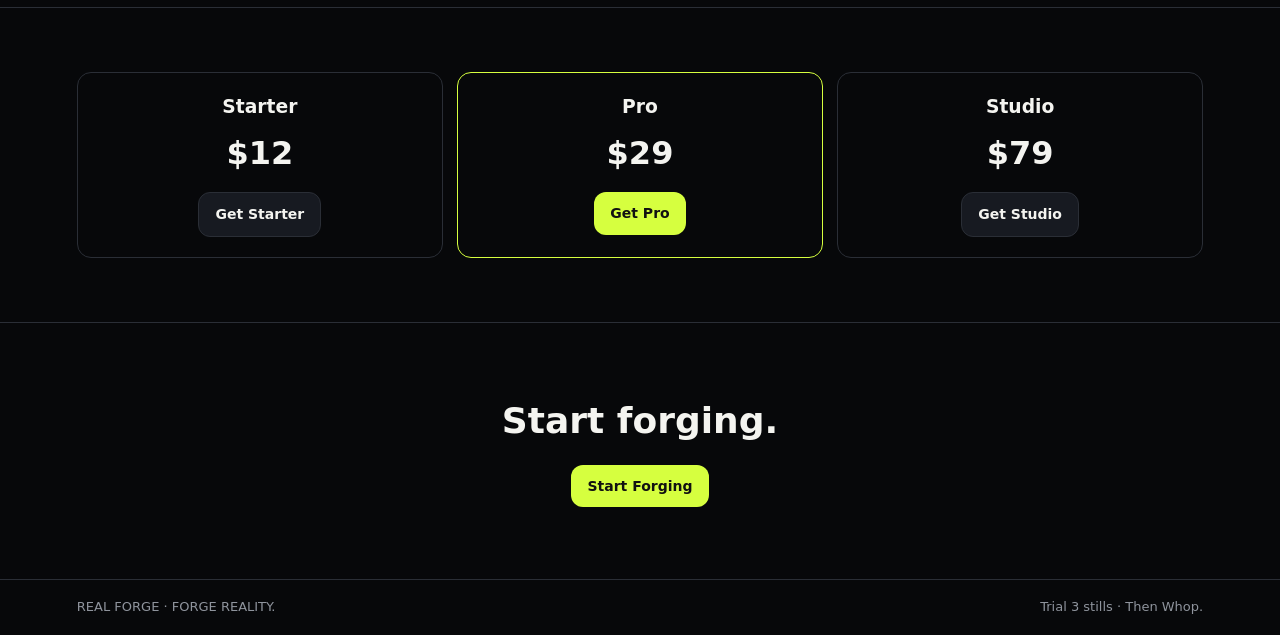
==== commit 4f8f8cec: "Major upgrade: real gallery plates, better Forge UX (loading + download), mobile layout, remove dead" ====
--- a/index.html
+++ b/index.html
@@ -6,45 +6,42 @@
   <title>REAL FORGE — Forge Reality</title>
   <link rel="stylesheet" href="css/styles.css" />
   <style>
-    .landing-nav{display:flex;justify-content:space-between;align-items:center;padding:16px 24px;border-bottom:1px solid #2a2e36}
+    .landing-nav{display:flex;justify-content:space-between;align-items:center;padding:16px 24px;border-bottom:1px solid #2a2e36;gap:12px;flex-wrap:wrap}
     .logo{font-weight:700;letter-spacing:.12em;display:flex;align-items:center;gap:10px}
     .logo-mark{width:28px;height:28px;background:#d6ff3f;color:#111;display:grid;place-items:center;border-radius:8px;font-weight:800}
-    .lnav{display:flex;gap:20px}
-    .lnav a{color:#8f949d;font-weight:600}
-    .hero{min-height:78vh;display:grid;grid-template-columns:1.1fr 1fr;gap:40px;align-items:center;padding:6vh 7vw}
-    .kicker{color:#d6ff3f;letter-spacing:.18em;font-size:12px;font-weight:700;text-transform:uppercase}
-    h1{font-size:clamp(48px,7.5vw,86px);line-height:.9;margin:12px 0 16px;letter-spacing:-.03em}
-    .hero p{color:#8f949d;max-width:420px;line-height:1.5}
-    .hero-actions{display:flex;gap:10px;margin-top:28px;flex-wrap:wrap}
-    .btn{display:inline-flex;padding:12px 18px;border-radius:12px;border:1px solid #2a2e36;background:#171a21;color:#f4f4f0;font-weight:650;cursor:pointer}
-    .btn-accent{background:#d6ff3f;color:#111;border:0}
-    .btn-ghost{background:transparent}
-    .hero-frame{border:1px solid #2a2e36;border-radius:20px;overflow:hidden;background:linear-gradient(160deg,#0f141c 0%,#07090d 60%,#0a1018 100%);min-height:340px;display:grid;place-items:end start;padding:24px;position:relative}
-    .hero-frame span{color:#d6ff3f;font-size:12px;letter-spacing:.16em;font-weight:700}
-    .section{padding:70px 7vw;border-top:1px solid #2a2e36}
-    .section-h{margin-bottom:28px}
-    .section-h h2{font-size:32px;margin-bottom:8px}
+    .lnav{display:flex;gap:18px;flex-wrap:wrap}
+    .lnav a{color:#8f949d;font-weight:600;font-size:14px}
+    .nav-actions{display:flex;gap:8px;flex-wrap:wrap}
+    .hero{min-height:72vh;display:grid;grid-template-columns:1.05fr 1fr;gap:36px;align-items:center;padding:6vh 6vw}
+    .kicker{color:#d6ff3f;letter-spacing:.16em;font-size:11px;font-weight:700;text-transform:uppercase}
+    .hero h1{font-size:clamp(42px,7vw,80px);line-height:.9;margin:12px 0 14px;letter-spacing:-.03em}
+    .hero p{color:#8f949d;max-width:400px;line-height:1.55}
+    .hero-actions{display:flex;gap:10px;margin-top:24px;flex-wrap:wrap}
+    .hero-frame{border:1px solid #2a2e36;border-radius:18px;overflow:hidden;min-height:300px;position:relative;background:#0a0c10}
+    .hero-frame img{width:100%;height:100%;object-fit:cover;display:block;min-height:300px}
+    .hero-frame .tag{position:absolute;left:14px;bottom:14px;background:#000b;color:#d6ff3f;padding:5px 10px;border-radius:8px;font-size:11px;letter-spacing:.12em;font-weight:700}
+    .section{padding:64px 6vw;border-top:1px solid #2a2e36}
+    .section-h{margin-bottom:24px}
+    .section-h h2{font-size:28px;margin-bottom:6px}
     .section-h p{color:#8f949d}
-    .grid-3{display:grid;grid-template-columns:repeat(auto-fill,minmax(220px,1fr));gap:16px}
-    .tile{border:1px solid #2a2e36;border-radius:16px;overflow:hidden;background:#0c0e12}
-    .tile .ph{height:150px;display:grid;place-items:center;font-size:13px;font-weight:600;letter-spacing:.04em;color:#8f949d}
-    .tile .ph.nairobi{background:linear-gradient(145deg,#1a2230,#0a0e14)}
-    .tile .ph.character{background:linear-gradient(145deg,#2a1f28,#0e0a10)}
-    .tile .ph.product{background:linear-gradient(145deg,#1f2420,#0a0e0c)}
-    .tile .ph.env{background:linear-gradient(145deg,#1a2420,#0a100e)}
-    .tile .ph.commercial{background:linear-gradient(145deg,#241e1a,#100c0a)}
-    .tile .ph.studio{background:linear-gradient(145deg,#1c1c24,#0c0c12)}
-    .tile span{display:block;padding:12px 14px;font-weight:600}
-    .grid-2{display:grid;grid-template-columns:1.2fr .8fr;gap:28px;align-items:start}
-    .card{border:1px solid #2a2e36;border-radius:16px;padding:22px;background:#0c0e12}
-    .price-grid{display:grid;grid-template-columns:repeat(3,1fr);gap:16px}
-    .price{border:1px solid #2a2e36;border-radius:16px;padding:22px;text-align:center}
+    .grid-3{display:grid;grid-template-columns:repeat(auto-fill,minmax(200px,1fr));gap:14px}
+    .tile{border:1px solid #2a2e36;border-radius:14px;overflow:hidden;background:#0c0e12}
+    .tile img{width:100%;height:150px;object-fit:cover;display:block;background:#111}
+    .tile span{display:block;padding:11px 13px;font-weight:600;font-size:14px}
+    .grid-2{display:grid;grid-template-columns:1.15fr .85fr;gap:24px;align-items:start}
+    .card{border:1px solid #2a2e36;border-radius:14px;padding:20px;background:#0c0e12}
+    .price-grid{display:grid;grid-template-columns:repeat(3,1fr);gap:14px}
+    .price{border:1px solid #2a2e36;border-radius:14px;padding:20px;text-align:center}
     .price.feat{border-color:#d6ff3f}
-    .amt{font-size:36px;font-weight:800;margin:12px 0 18px}
-    .final{text-align:center;padding:80px 7vw;border-top:1px solid #2a2e36}
-    .final h2{font-size:42px;margin-bottom:20px}
-    footer{display:flex;justify-content:space-between;padding:20px 7vw;border-top:1px solid #2a2e36;color:#8f949d;font-size:13px}
-    @media (max-width:900px){.hero,.grid-2,.price-grid{grid-template-columns:1fr}.lnav{display:none}}
+    .amt{font-size:32px;font-weight:800;margin:10px 0 16px}
+    .final{text-align:center;padding:72px 6vw;border-top:1px solid #2a2e36}
+    .final h2{font-size:36px;margin-bottom:18px}
+    footer{display:flex;justify-content:space-between;gap:12px;flex-wrap:wrap;padding:18px 6vw;border-top:1px solid #2a2e36;color:#8f949d;font-size:13px}
+    @media (max-width:860px){
+      .hero,.grid-2,.price-grid{grid-template-columns:1fr}
+      .lnav{display:none}
+      .hero{padding-top:4vh;min-height:auto}
+    }
   </style>
 </head>
 <body>
@@ -56,9 +53,9 @@
       <a href="#pricing">Pricing</a>
       <a href="https://whop.com/real-forge" target="_blank" rel="noopener">Whop</a>
     </nav>
-    <div>
-      <a class="btn btn-ghost" href="/app.html#/create">Explore Studio</a>
-      <a class="btn btn-accent" href="/app.html#/create">Start Forging</a>
+    <div class="nav-actions">
+      <a class="btn" href="/app.html#/create">Explore Studio</a>
+      <a class="btn lime" href="/app.html#/create">Start Forging</a>
     </div>
   </header>
 
@@ -68,12 +65,13 @@
       <h1>FORGE<br>REALITY.</h1>
       <p>One sentence. A photoreal still you can sell, post, or pitch.</p>
       <div class="hero-actions">
-        <a class="btn btn-accent" href="/app.html#/create">Start Forging</a>
+        <a class="btn lime" href="/app.html#/create">Start Forging</a>
         <a class="btn" href="/app.html#/create">Explore Studio</a>
       </div>
     </div>
     <div class="hero-frame">
-      <span>NAIROBI NIGHT · LOOK DEV</span>
+      <img src="https://image.pollinations.ai/prompt/cinematic%20Nairobi%20night%20street%20photoreal%20neon%20reflections%20wet%20asphalt%20moody%20blue%20hour%20commercial%20look?width=960&height=720&nologo=true&model=flux&seed=42" alt="Nairobi night look-dev" loading="eager" />
+      <span class="tag">NAIROBI NIGHT · LOOK DEV</span>
     </div>
   </section>
 
@@ -83,12 +81,30 @@
       <p>Look-development stills that define the REAL FORGE standard.</p>
     </div>
     <div class="grid-3">
-      <figure class="tile"><div class="ph nairobi">NAIROBI NIGHT</div><span>Nairobi night</span></figure>
-      <figure class="tile"><div class="ph character">CHARACTER</div><span>Character</span></figure>
-      <figure class="tile"><div class="ph product">PRODUCT</div><span>Product</span></figure>
-      <figure class="tile"><div class="ph env">ENVIRONMENT</div><span>Environment</span></figure>
-      <figure class="tile"><div class="ph commercial">COMMERCIAL</div><span>Commercial</span></figure>
-      <figure class="tile"><div class="ph studio">STUDIO</div><span>Studio</span></figure>
+      <figure class="tile">
+        <img src="https://image.pollinations.ai/prompt/cinematic%20Nairobi%20night%20city%20street%20photoreal%20neon%20wet%20road%20commercial%20still?width=640&height=400&nologo=true&model=flux&seed=42" alt="Nairobi night" loading="lazy" />
+        <span>Nairobi night</span>
+      </figure>
+      <figure class="tile">
+        <img src="https://image.pollinations.ai/prompt/editorial%20portrait%20of%20African%20creative%20woman%20at%20dusk%20photoreal%20cinematic%20skin%20detail?width=640&height=400&nologo=true&model=flux&seed=77" alt="Character" loading="lazy" />
+        <span>Character</span>
+      </figure>
+      <figure class="tile">
+        <img src="https://image.pollinations.ai/prompt/luxury%20watch%20product%20hero%20on%20dark%20stone%20studio%20light%20photoreal%20commercial?width=640&height=400&nologo=true&model=flux&seed=19" alt="Product" loading="lazy" />
+        <span>Product</span>
+      </figure>
+      <figure class="tile">
+        <img src="https://image.pollinations.ai/prompt/African%20savanna%20landscape%20after%20rain%20golden%20hour%20cinematic%20photoreal%20wide?width=640&height=400&nologo=true&model=flux&seed=55" alt="Environment" loading="lazy" />
+        <span>Environment</span>
+      </figure>
+      <figure class="tile">
+        <img src="https://image.pollinations.ai/prompt/luxury%20car%20in%20neon%20tunnel%20wet%20asphalt%20commercial%20photoreal%20cinematic?width=640&height=400&nologo=true&model=flux&seed=31" alt="Commercial" loading="lazy" />
+        <span>Commercial</span>
+      </figure>
+      <figure class="tile">
+        <img src="https://image.pollinations.ai/prompt/modern%20film%20studio%20bay%20with%20soft%20lights%20and%20camera%20equipment%20photoreal?width=640&height=400&nologo=true&model=flux&seed=88" alt="Studio" loading="lazy" />
+        <span>Studio</span>
+      </figure>
     </div>
   </section>
 
@@ -96,8 +112,8 @@
     <div class="grid-2">
       <div>
         <div class="kicker">Reality Engine</div>
-        <h2 style="font-size:36px;letter-spacing:-.03em;margin:8px 0 12px">A sentence becomes a shot.</h2>
-        <p style="color:#8f949d;max-width:480px;line-height:1.55">Write a sentence. The engine returns subject, environment, camera, lens, light, atmosphere.</p>
+        <h2 style="font-size:30px;letter-spacing:-.03em;margin:8px 0 10px">A sentence becomes a shot.</h2>
+        <p style="color:#8f949d;max-width:460px;line-height:1.55">Write a sentence. The engine returns subject, environment, camera, lens, light, atmosphere.</p>
       </div>
       <div class="card">
         <h3>Paid from day one</h3>
@@ -109,14 +125,14 @@
   <section class="section" id="pricing">
     <div class="price-grid">
       <div class="price"><h3>Starter</h3><div class="amt">$12</div><a class="btn" href="https://whop.com/real-forge">Get Starter</a></div>
-      <div class="price feat"><h3>Pro</h3><div class="amt">$29</div><a class="btn btn-accent" href="https://whop.com/real-forge">Get Pro</a></div>
+      <div class="price feat"><h3>Pro</h3><div class="amt">$29</div><a class="btn lime" href="https://whop.com/real-forge">Get Pro</a></div>
       <div class="price"><h3>Studio</h3><div class="amt">$79</div><a class="btn" href="https://whop.com/real-forge">Get Studio</a></div>
     </div>
   </section>
 
   <section class="final">
     <h2>Start forging.</h2>
-    <a class="btn btn-accent" href="/app.html#/create">Start Forging</a>
+    <a class="btn lime" href="/app.html#/create">Start Forging</a>
   </section>
 
   <footer>
--- a/css/styles.css
+++ b/css/styles.css
@@ -1 +1,257 @@
-:root{--bg:#07080a;--line:#2a2e36;--ink:#f4f4f0;--dim:#8f949d;--lime:#d6ff3f}*{box-sizing:border-box;margin:0;padding:0}body{background:var(--bg);color:var(--ink);font-family:Segoe UI,Inter,sans-serif}a{color:inherit;text-decoration:none}.nav{display:flex;justify-content:space-between;align-items:center;padding:14px 22px;border-bottom:1px solid var(--line)}.brand{letter-spacing:.2em;font-size:12px;font-weight:700}.brand i{display:inline-grid;place-items:center;width:22px;height:22px;background:var(--lime);color:#111;border-radius:6px;margin-right:8px;font-style:normal}.btn{display:inline-flex;padding:11px 16px;border-radius:12px;border:1px solid var(--line);background:#171a21;color:var(--ink);font-weight:650;cursor:pointer}.btn.lime{background:var(--lime);color:#111;border:0}.btn.wide{width:100%;margin-top:8px}.hero{min-height:80vh;display:flex;align-items:flex-end;padding:8vh 7vw;background:#111}.k{color:var(--lime);letter-spacing:.18em;font-size:11px;font-weight:700}h1{font-size:clamp(48px,8vw,84px);line-height:.88;margin:10px 0}.lead{color:var(--dim)}.cta{display:flex;gap:8px;margin-top:20px;flex-wrap:wrap}.shell{min-height:100vh;display:grid;grid-template-columns:210px 1fr}.side{border-right:1px solid var(--line);padding:16px}.side a{display:block;padding:10px;color:var(--dim);border-radius:12px;font-weight:650}.side a.on{background:var(--lime);color:#111}.bar{padding:12px 16px;border-bottom:1px solid var(--line)}.work{display:grid;grid-template-columns:1fr 320px;min-height:calc(100vh - 48px)}.stage{padding:16px}.frame{min-height:280px;border:1px solid var(--line);border-radius:16px;display:grid;place-items:center;overflow:hidden;background:#050608;color:var(--dim);position:relative}.frame img{width:100%;height:100%;object-fit:cover}.mark{position:absolute;right:8px;bottom:8px;background:#000a;color:var(--lime);padding:4px 8px;font-size:11px;border-radius:8px}.panel{border-left:1px solid var(--line);padding:16px}textarea,select,input{width:100%;background:#0a0c10;border:1px solid var(--line);color:var(--ink);border-radius:12px;padding:10px;margin:8px 0}.prices{display:grid;grid-template-columns:repeat(3,1fr);gap:12px;padding:16px}.prices article{border:1px solid var(--line);border-radius:16px;padding:16px}.grid{display:grid;grid-template-columns:repeat(auto-fill,minmax(180px,1fr));gap:12px;padding:16px}.card img{width:100%;height:120px;object-fit:cover;border-radius:12px}.toast{position:fixed;right:16px;bottom:16px;background:#171a21;border:1px solid var(--line);padding:10px;border-radius:12px}.modal-bg{position:fixed;inset:0;background:#0009;display:grid;place-items:center;padding:16px}.modal{background:#101218;border:1px solid var(--line);border-radius:16px;padding:20px;width:min(620px,100%)}.block{padding:24px}@media(max-width:800px){.shell,.work,.prices{grid-template-columns:1fr}.side{display:none}}+:root {
+  --bg: #07080a;
+  --line: #2a2e36;
+  --ink: #f4f4f0;
+  --dim: #8f949d;
+  --lime: #d6ff3f;
+  --panel: #0c0e12;
+}
+
+* { box-sizing: border-box; margin: 0; padding: 0; }
+body {
+  background: var(--bg);
+  color: var(--ink);
+  font-family: "Segoe UI", Inter, system-ui, sans-serif;
+  line-height: 1.45;
+}
+a { color: inherit; text-decoration: none; }
+
+.btn {
+  display: inline-flex;
+  align-items: center;
+  justify-content: center;
+  padding: 11px 16px;
+  border-radius: 12px;
+  border: 1px solid var(--line);
+  background: #171a21;
+  color: var(--ink);
+  font-weight: 650;
+  cursor: pointer;
+  font-size: 14px;
+}
+.btn.lime { background: var(--lime); color: #111; border: 0; }
+.btn.wide { width: 100%; margin-top: 8px; }
+.btn.small { padding: 7px 12px; font-size: 12px; margin-top: 8px; }
+.btn:disabled { opacity: 0.55; cursor: not-allowed; }
+
+.lead { color: var(--dim); }
+.brand {
+  letter-spacing: 0.18em;
+  font-size: 12px;
+  font-weight: 700;
+  display: flex;
+  align-items: center;
+  gap: 8px;
+  margin-bottom: 18px;
+}
+.brand i {
+  display: inline-grid;
+  place-items: center;
+  width: 22px;
+  height: 22px;
+  background: var(--lime);
+  color: #111;
+  border-radius: 6px;
+  font-style: normal;
+  font-weight: 800;
+}
+
+/* Shell / Studio layout */
+.shell {
+  min-height: 100vh;
+  display: grid;
+  grid-template-columns: 210px 1fr;
+}
+.side {
+  border-right: 1px solid var(--line);
+  padding: 16px;
+  background: #08090c;
+}
+.side a {
+  display: block;
+  padding: 10px 12px;
+  color: var(--dim);
+  border-radius: 12px;
+  font-weight: 650;
+  margin-bottom: 4px;
+}
+.side a.on { background: var(--lime); color: #111; }
+.side-meta { padding: 14px 10px 0; font-size: 13px; line-height: 1.6; }
+.main { display: flex; flex-direction: column; min-width: 0; }
+.bar {
+  padding: 12px 16px;
+  border-bottom: 1px solid var(--line);
+  display: flex;
+  justify-content: space-between;
+  align-items: center;
+  font-size: 13px;
+  color: var(--dim);
+  letter-spacing: 0.04em;
+}
+.mobile-menu { display: none; }
+
+.work {
+  display: grid;
+  grid-template-columns: 1fr 320px;
+  min-height: calc(100vh - 49px);
+}
+.stage { padding: 16px; }
+.frame {
+  min-height: 320px;
+  border: 1px solid var(--line);
+  border-radius: 16px;
+  display: grid;
+  place-items: center;
+  overflow: hidden;
+  background: #050608;
+  color: var(--dim);
+  position: relative;
+}
+.frame img {
+  width: 100%;
+  height: 100%;
+  object-fit: cover;
+  display: block;
+}
+.placeholder { padding: 24px; text-align: center; color: var(--dim); }
+.mark {
+  position: absolute;
+  right: 10px;
+  bottom: 10px;
+  background: #000c;
+  color: var(--lime);
+  padding: 4px 9px;
+  font-size: 11px;
+  border-radius: 8px;
+  letter-spacing: 0.08em;
+}
+.result-actions {
+  position: absolute;
+  left: 12px;
+  bottom: 12px;
+  display: flex;
+  gap: 8px;
+}
+.loading {
+  display: flex;
+  flex-direction: column;
+  align-items: center;
+  gap: 14px;
+  color: var(--dim);
+}
+.spinner {
+  width: 36px;
+  height: 36px;
+  border: 3px solid var(--line);
+  border-top-color: var(--lime);
+  border-radius: 50%;
+  animation: spin 0.8s linear infinite;
+}
+@keyframes spin { to { transform: rotate(360deg); } }
+.quality { margin-top: 12px; font-size: 13px; }
+
+.panel {
+  border-left: 1px solid var(--line);
+  padding: 16px;
+  background: var(--panel);
+}
+textarea, select, input[type="text"] {
+  width: 100%;
+  background: #0a0c10;
+  border: 1px solid var(--line);
+  color: var(--ink);
+  border-radius: 12px;
+  padding: 10px 12px;
+  margin: 8px 0;
+  font: inherit;
+  resize: vertical;
+}
+.check {
+  display: flex;
+  align-items: center;
+  gap: 8px;
+  color: var(--dim);
+  font-size: 13px;
+  margin: 10px 0;
+}
+
+.prices {
+  display: grid;
+  grid-template-columns: repeat(3, 1fr);
+  gap: 14px;
+  padding: 20px;
+}
+.prices article {
+  border: 1px solid var(--line);
+  border-radius: 16px;
+  padding: 20px;
+  background: var(--panel);
+}
+.prices article.feat { border-color: var(--lime); }
+.prices h2 { font-size: 20px; margin-bottom: 6px; }
+.prices p { color: var(--dim); margin-bottom: 14px; font-size: 14px; }
+
+.grid {
+  display: grid;
+  grid-template-columns: repeat(auto-fill, minmax(200px, 1fr));
+  gap: 14px;
+  padding: 16px;
+}
+.lib-card {
+  border: 1px solid var(--line);
+  border-radius: 14px;
+  overflow: hidden;
+  background: var(--panel);
+}
+.lib-card img {
+  width: 100%;
+  height: 140px;
+  object-fit: cover;
+  display: block;
+}
+.lib-meta { padding: 12px; }
+.lib-meta p {
+  font-size: 13px;
+  color: var(--dim);
+  margin-bottom: 4px;
+  display: -webkit-box;
+  -webkit-line-clamp: 2;
+  -webkit-box-orient: vertical;
+  overflow: hidden;
+}
+.empty { padding: 32px 20px; }
+
+.toast {
+  position: fixed;
+  right: 16px;
+  bottom: 16px;
+  background: #171a21;
+  border: 1px solid var(--line);
+  padding: 11px 14px;
+  border-radius: 12px;
+  z-index: 50;
+  font-size: 13px;
+}
+
+/* Mobile */
+@media (max-width: 860px) {
+  .shell { grid-template-columns: 1fr; }
+  .side {
+    display: none;
+    position: fixed;
+    inset: 0 auto 0 0;
+    width: 240px;
+    z-index: 40;
+    background: #08090c;
+    border-right: 1px solid var(--line);
+  }
+  .side.open { display: block; }
+  .mobile-menu { display: inline-flex; }
+  .work { grid-template-columns: 1fr; }
+  .panel {
+    border-left: 0;
+    border-top: 1px solid var(--line);
+  }
+  .prices { grid-template-columns: 1fr; }
+  .frame { min-height: 240px; }
+}
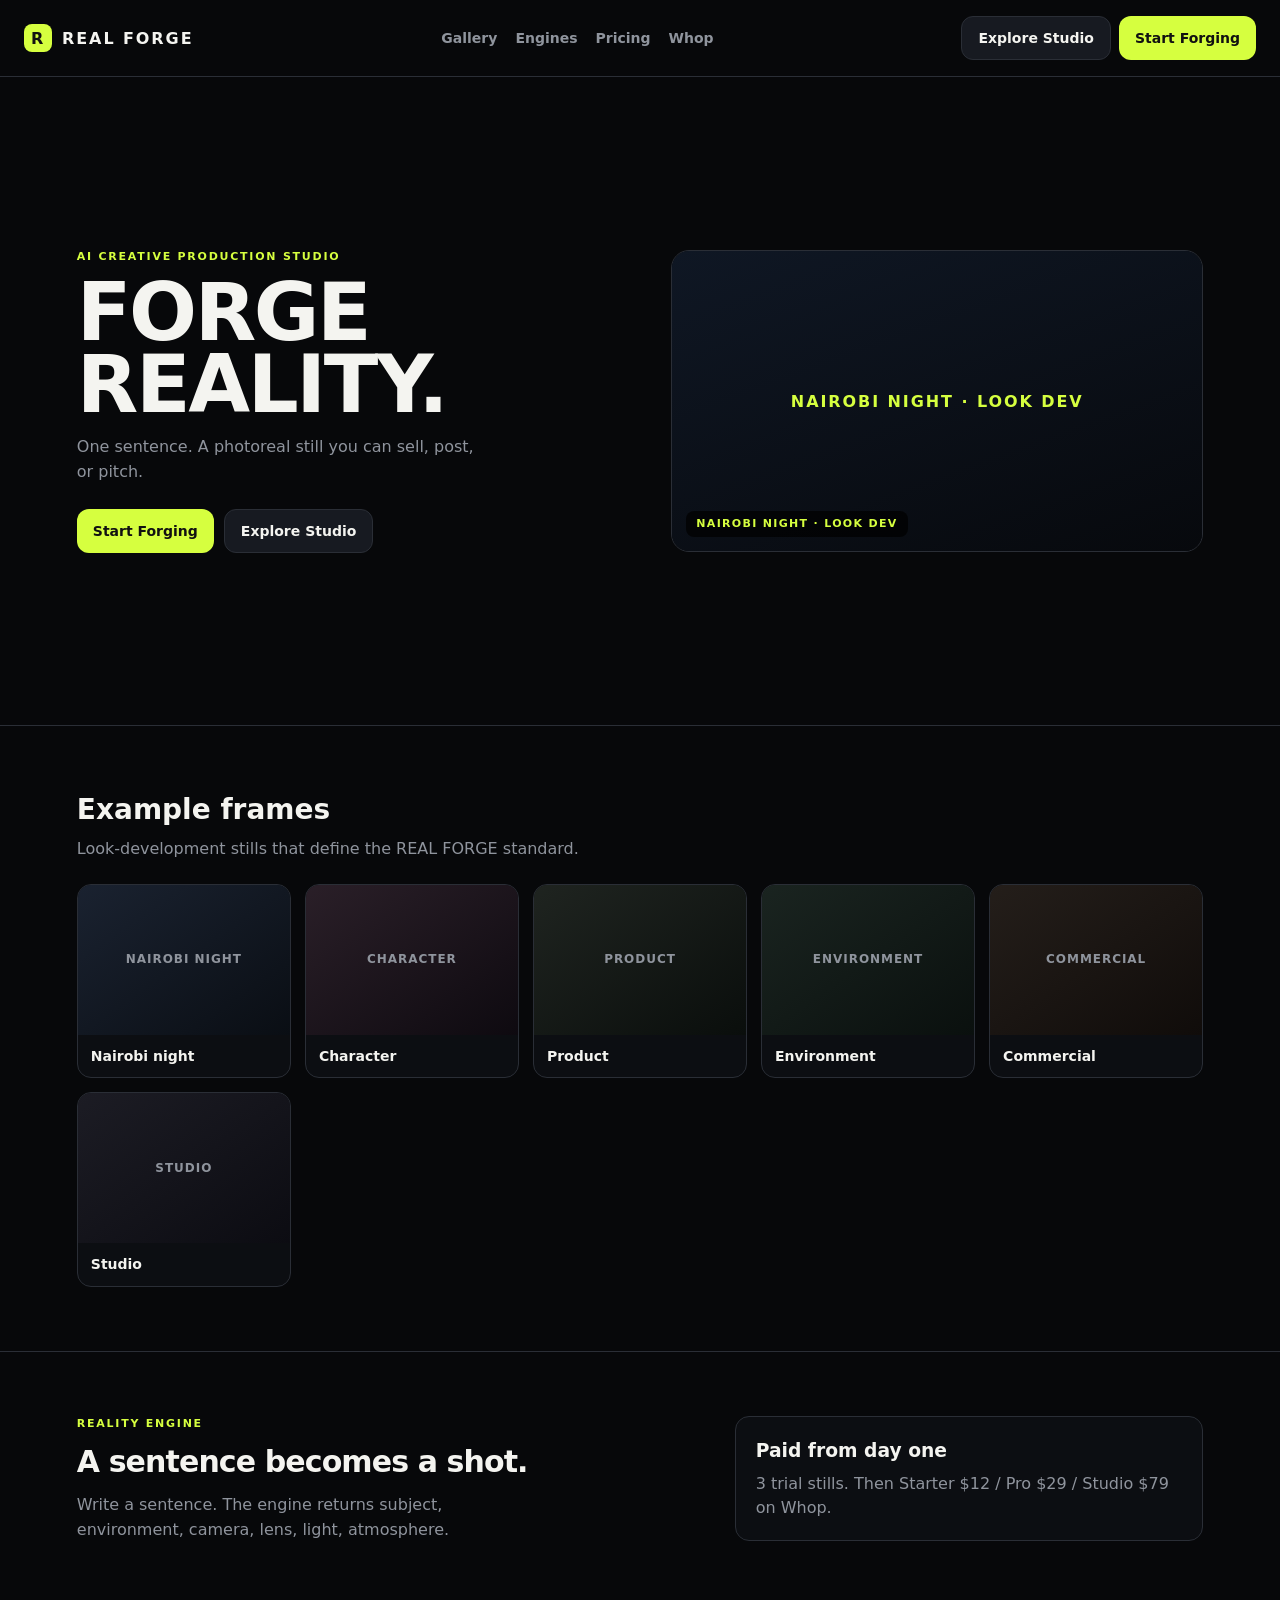
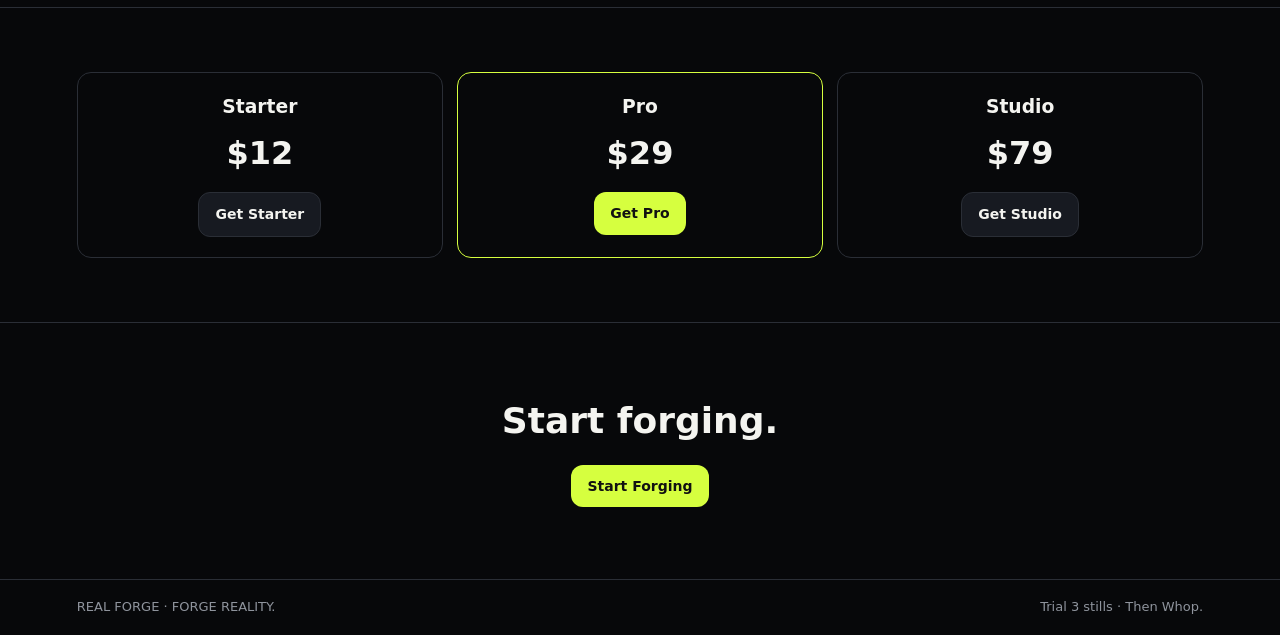
==== commit 2733776e: "Fix: replace unreliable Pollinations gallery images with stable Unsplash plates + onerror fallbacks" ====
--- a/index.html
+++ b/index.html
@@ -27,6 +27,7 @@
     .grid-3{display:grid;grid-template-columns:repeat(auto-fill,minmax(200px,1fr));gap:14px}
     .tile{border:1px solid #2a2e36;border-radius:14px;overflow:hidden;background:#0c0e12}
     .tile img{width:100%;height:150px;object-fit:cover;display:block;background:#111}
+    .tile .ph{width:100%;height:150px;display:grid;place-items:center;font-size:12px;font-weight:700;letter-spacing:.08em;color:#8f949d}
     .tile span{display:block;padding:11px 13px;font-weight:600;font-size:14px}
     .grid-2{display:grid;grid-template-columns:1.15fr .85fr;gap:24px;align-items:start}
     .card{border:1px solid #2a2e36;border-radius:14px;padding:20px;background:#0c0e12}
@@ -70,7 +71,13 @@
       </div>
     </div>
     <div class="hero-frame">
-      <img src="https://image.pollinations.ai/prompt/cinematic%20Nairobi%20night%20street%20photoreal%20neon%20reflections%20wet%20asphalt%20moody%20blue%20hour%20commercial%20look?width=960&height=720&nologo=true&model=flux&seed=42" alt="Nairobi night look-dev" loading="eager" />
+      <img
+        src="https://images.unsplash.com/photo-1519501025264-65ba15a82390?auto=format&fit=crop&w=960&h=720&q=80"
+        alt="Night city look-dev"
+        loading="eager"
+        onerror="this.style.display='none';this.nextElementSibling.style.display='grid'"
+      />
+      <div class="ph" style="display:none;min-height:300px;background:linear-gradient(160deg,#0f1724,#07090d);place-items:center;color:#d6ff3f;font-weight:700;letter-spacing:.12em">NAIROBI NIGHT · LOOK DEV</div>
       <span class="tag">NAIROBI NIGHT · LOOK DEV</span>
     </div>
   </section>
@@ -82,27 +89,27 @@
     </div>
     <div class="grid-3">
       <figure class="tile">
-        <img src="https://image.pollinations.ai/prompt/cinematic%20Nairobi%20night%20city%20street%20photoreal%20neon%20wet%20road%20commercial%20still?width=640&height=400&nologo=true&model=flux&seed=42" alt="Nairobi night" loading="lazy" />
+        <img src="https://images.unsplash.com/photo-1519501025264-65ba15a82390?auto=format&fit=crop&w=640&h=400&q=80" alt="Nairobi night" loading="lazy" onerror="this.outerHTML='<div class=ph style=background:linear-gradient(145deg,#1a2230,#0a0e14)>NAIROBI NIGHT</div>'" />
         <span>Nairobi night</span>
       </figure>
       <figure class="tile">
-        <img src="https://image.pollinations.ai/prompt/editorial%20portrait%20of%20African%20creative%20woman%20at%20dusk%20photoreal%20cinematic%20skin%20detail?width=640&height=400&nologo=true&model=flux&seed=77" alt="Character" loading="lazy" />
+        <img src="https://images.unsplash.com/photo-1534528741775-53994a69daeb?auto=format&fit=crop&w=640&h=400&q=80" alt="Character" loading="lazy" onerror="this.outerHTML='<div class=ph style=background:linear-gradient(145deg,#2a1f28,#0e0a10)>CHARACTER</div>'" />
         <span>Character</span>
       </figure>
       <figure class="tile">
-        <img src="https://image.pollinations.ai/prompt/luxury%20watch%20product%20hero%20on%20dark%20stone%20studio%20light%20photoreal%20commercial?width=640&height=400&nologo=true&model=flux&seed=19" alt="Product" loading="lazy" />
+        <img src="https://images.unsplash.com/photo-1523275335684-37898b6baf30?auto=format&fit=crop&w=640&h=400&q=80" alt="Product" loading="lazy" onerror="this.outerHTML='<div class=ph style=background:linear-gradient(145deg,#1f2420,#0a0e0c)>PRODUCT</div>'" />
         <span>Product</span>
       </figure>
       <figure class="tile">
-        <img src="https://image.pollinations.ai/prompt/African%20savanna%20landscape%20after%20rain%20golden%20hour%20cinematic%20photoreal%20wide?width=640&height=400&nologo=true&model=flux&seed=55" alt="Environment" loading="lazy" />
+        <img src="https://images.unsplash.com/photo-1501785888041-af3ef285b470?auto=format&fit=crop&w=640&h=400&q=80" alt="Environment" loading="lazy" onerror="this.outerHTML='<div class=ph style=background:linear-gradient(145deg,#1a2420,#0a100e)>ENVIRONMENT</div>'" />
         <span>Environment</span>
       </figure>
       <figure class="tile">
-        <img src="https://image.pollinations.ai/prompt/luxury%20car%20in%20neon%20tunnel%20wet%20asphalt%20commercial%20photoreal%20cinematic?width=640&height=400&nologo=true&model=flux&seed=31" alt="Commercial" loading="lazy" />
+        <img src="https://images.unsplash.com/photo-1492144534655-ae79c964c9d7?auto=format&fit=crop&w=640&h=400&q=80" alt="Commercial" loading="lazy" onerror="this.outerHTML='<div class=ph style=background:linear-gradient(145deg,#241e1a,#100c0a)>COMMERCIAL</div>'" />
         <span>Commercial</span>
       </figure>
       <figure class="tile">
-        <img src="https://image.pollinations.ai/prompt/modern%20film%20studio%20bay%20with%20soft%20lights%20and%20camera%20equipment%20photoreal?width=640&height=400&nologo=true&model=flux&seed=88" alt="Studio" loading="lazy" />
+        <img src="https://images.unsplash.com/photo-1598488035139-bdbb2231ce04?auto=format&fit=crop&w=640&h=400&q=80" alt="Studio" loading="lazy" onerror="this.outerHTML='<div class=ph style=background:linear-gradient(145deg,#1c1c24,#0c0c12)>STUDIO</div>'" />
         <span>Studio</span>
       </figure>
     </div>
